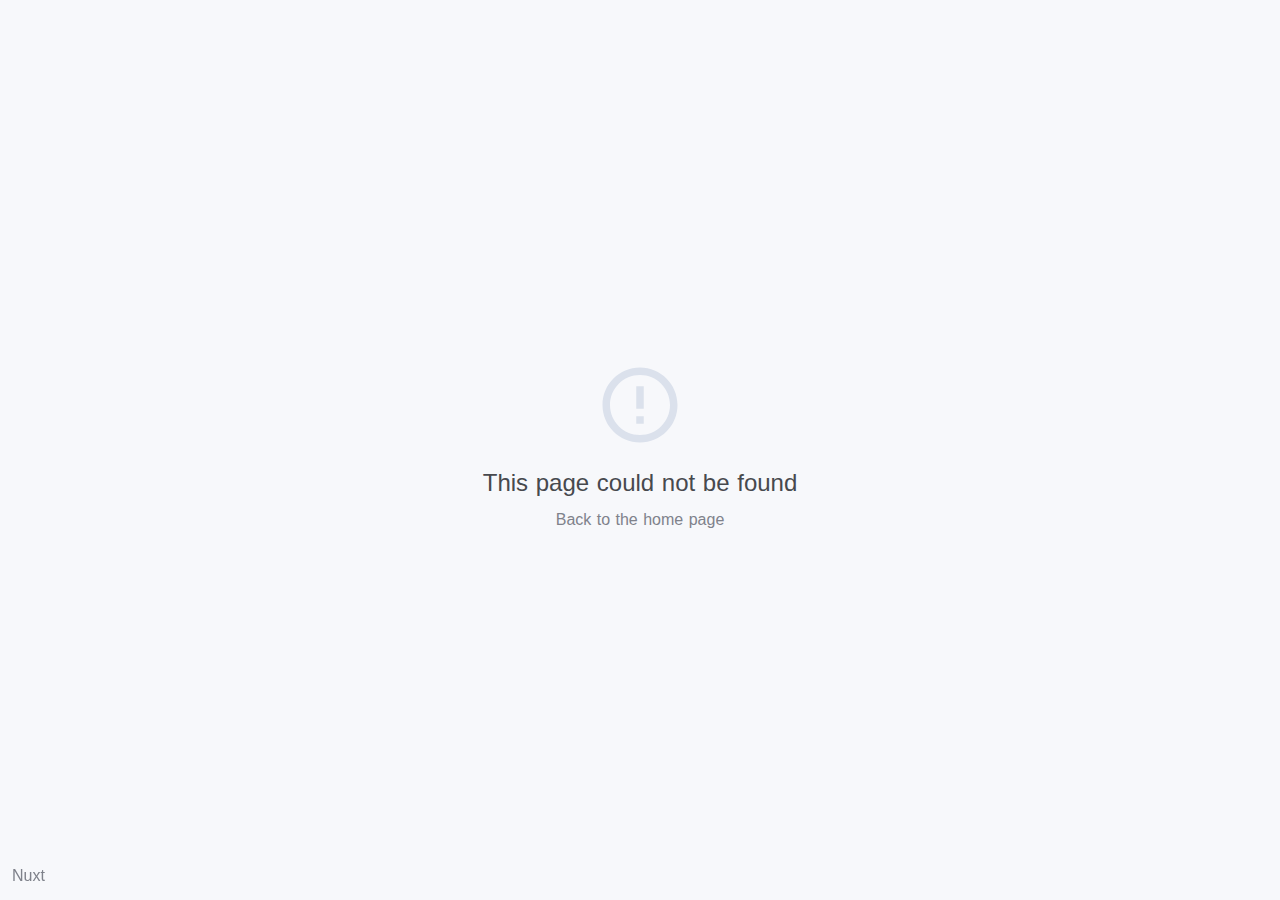
==== index.html @ beb1d37f "4346934" ====
<!doctype html>
<html lang="en" data-n-head="%7B%22lang%22:%7B%221%22:%22en%22%7D%7D">
  <head>
    <meta data-n-head="1" charset="utf-8"><meta data-n-head="1" name="viewport" content="width=device-width,initial-scale=1"><meta data-n-head="1" name="google-site-verification" content="_DxMShnRmndUpIrjfvm2cEt3GiSUSYkcssUK-uk7S6M"><meta data-n-head="1" data-hid="katrina_artworks" name="katrina_artworks" content="Visual artist and illustrator based in Singapore. Art for sale. Open for commissions. Katrina Artworks"><meta data-n-head="1" data-hid="charset" charset="utf-8"><meta data-n-head="1" data-hid="mobile-web-app-capable" name="mobile-web-app-capable" content="yes"><meta data-n-head="1" data-hid="apple-mobile-web-app-title" name="apple-mobile-web-app-title" content="katrina_artworks"><meta data-n-head="1" data-hid="description" name="description" content="Visual artist and illustrator based in Singapore. Art for sale. Open for commissions. Katrina Artworks"><meta data-n-head="1" data-hid="og:type" name="og:type" property="og:type" content="website"><meta data-n-head="1" data-hid="og:title" name="og:title" property="og:title" content="katrina_artworks"><meta data-n-head="1" data-hid="og:site_name" name="og:site_name" property="og:site_name" content="katrina_artworks"><meta data-n-head="1" data-hid="og:description" name="og:description" property="og:description" content="Visual artist and illustrator based in Singapore. Art for sale. Open for commissions. Katrina Artworks"><title>katrina_artworks</title><link data-n-head="1" rel="icon" type="image/x-icon" href="/favicon.ico"><link data-n-head="1" data-hid="shortcut-icon" rel="shortcut icon" href="/favicon.ico"><link data-n-head="1" rel="manifest" href="/_nuxt/manifest.49a7096e.json" data-hid="manifest"><link rel="preload" href="/_nuxt/b6f73ec.js" as="script"><link rel="preload" href="/_nuxt/fe20928.js" as="script"><link rel="preload" href="/_nuxt/5001d12.js" as="script"><link rel="preload" href="/_nuxt/49fd315.js" as="script">
  </head>
  <body>
    <div id="__nuxt"><style>#nuxt-loading{background:#fff;visibility:hidden;opacity:0;position:absolute;left:0;right:0;top:0;bottom:0;display:flex;justify-content:center;align-items:center;flex-direction:column;animation:nuxtLoadingIn 10s ease;-webkit-animation:nuxtLoadingIn 10s ease;animation-fill-mode:forwards;overflow:hidden}@keyframes nuxtLoadingIn{0%{visibility:hidden;opacity:0}20%{visibility:visible;opacity:0}100%{visibility:visible;opacity:1}}@-webkit-keyframes nuxtLoadingIn{0%{visibility:hidden;opacity:0}20%{visibility:visible;opacity:0}100%{visibility:visible;opacity:1}}#nuxt-loading>div,#nuxt-loading>div:after{border-radius:50%;width:5rem;height:5rem}#nuxt-loading>div{font-size:10px;position:relative;text-indent:-9999em;border:.5rem solid #f5f5f5;border-left:.5rem solid #000;-webkit-transform:translateZ(0);-ms-transform:translateZ(0);transform:translateZ(0);-webkit-animation:nuxtLoading 1.1s infinite linear;animation:nuxtLoading 1.1s infinite linear}#nuxt-loading.error>div{border-left:.5rem solid #ff4500;animation-duration:5s}@-webkit-keyframes nuxtLoading{0%{-webkit-transform:rotate(0);transform:rotate(0)}100%{-webkit-transform:rotate(360deg);transform:rotate(360deg)}}@keyframes nuxtLoading{0%{-webkit-transform:rotate(0);transform:rotate(0)}100%{-webkit-transform:rotate(360deg);transform:rotate(360deg)}}</style> <script>window.addEventListener("error",function(){var e=document.getElementById("nuxt-loading");e&&(e.className+=" error")})</script> <div id="nuxt-loading" aria-live="polite" role="status"><div>Loading...</div></div> </div><script>window.__NUXT__={config:{_app:{basePath:"/",assetsPath:"/_nuxt/",cdnURL:null},content:{dbHash:"53922119"}}}</script>
  <script src="/_nuxt/b6f73ec.js"></script><script src="/_nuxt/fe20928.js"></script><script src="/_nuxt/5001d12.js"></script><script src="/_nuxt/49fd315.js"></script></body>
</html>
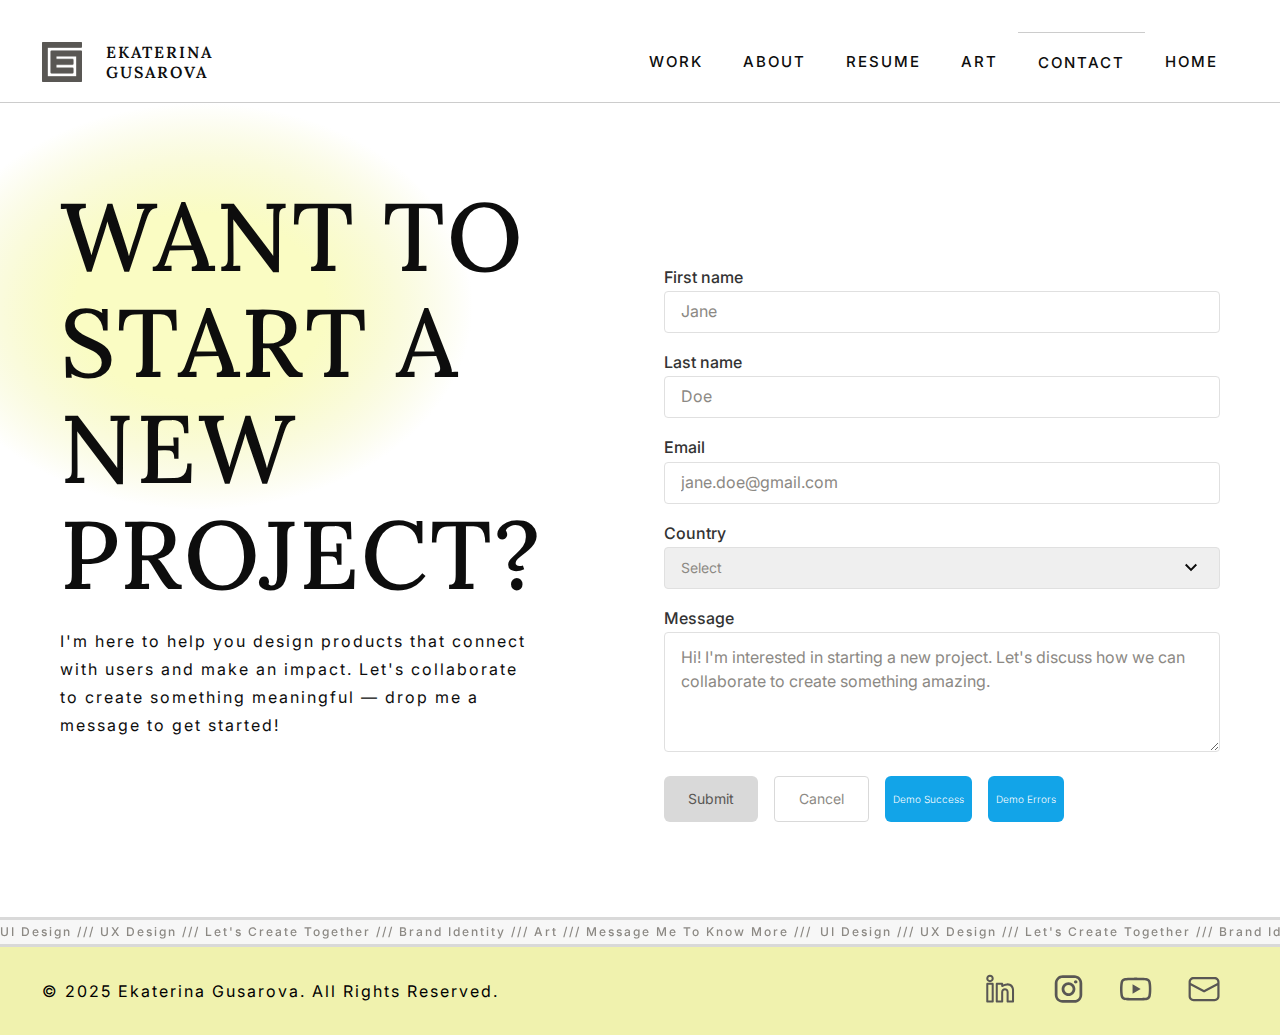
==== commit 87eea973: "add new website" ====
--- a/index.html
+++ b/index.html
@@ -1,9 +1,220 @@
-<!doctype html>
-<html lang="en" data-n-head="%7B%22lang%22:%7B%221%22:%22en%22%7D%7D">
-  <head>
-    <meta data-n-head="1" charset="utf-8"><meta data-n-head="1" name="viewport" content="width=device-width,initial-scale=1"><meta data-n-head="1" name="google-site-verification" content="_DxMShnRmndUpIrjfvm2cEt3GiSUSYkcssUK-uk7S6M"><meta data-n-head="1" data-hid="katrina_artworks" name="katrina_artworks" content="Visual artist and illustrator based in Singapore. Art for sale. Open for commissions. Katrina Artworks"><meta data-n-head="1" data-hid="charset" charset="utf-8"><meta data-n-head="1" data-hid="mobile-web-app-capable" name="mobile-web-app-capable" content="yes"><meta data-n-head="1" data-hid="apple-mobile-web-app-title" name="apple-mobile-web-app-title" content="katrina_artworks"><meta data-n-head="1" data-hid="description" name="description" content="Visual artist and illustrator based in Singapore. Art for sale. Open for commissions. Katrina Artworks"><meta data-n-head="1" data-hid="og:type" name="og:type" property="og:type" content="website"><meta data-n-head="1" data-hid="og:title" name="og:title" property="og:title" content="katrina_artworks"><meta data-n-head="1" data-hid="og:site_name" name="og:site_name" property="og:site_name" content="katrina_artworks"><meta data-n-head="1" data-hid="og:description" name="og:description" property="og:description" content="Visual artist and illustrator based in Singapore. Art for sale. Open for commissions. Katrina Artworks"><title>katrina_artworks</title><link data-n-head="1" rel="icon" type="image/x-icon" href="/favicon.ico"><link data-n-head="1" data-hid="shortcut-icon" rel="shortcut icon" href="/favicon.ico"><link data-n-head="1" rel="manifest" href="/_nuxt/manifest.49a7096e.json" data-hid="manifest"><link rel="preload" href="/_nuxt/b6f73ec.js" as="script"><link rel="preload" href="/_nuxt/fe20928.js" as="script"><link rel="preload" href="/_nuxt/5001d12.js" as="script"><link rel="preload" href="/_nuxt/49fd315.js" as="script">
-  </head>
-  <body>
-    <div id="__nuxt"><style>#nuxt-loading{background:#fff;visibility:hidden;opacity:0;position:absolute;left:0;right:0;top:0;bottom:0;display:flex;justify-content:center;align-items:center;flex-direction:column;animation:nuxtLoadingIn 10s ease;-webkit-animation:nuxtLoadingIn 10s ease;animation-fill-mode:forwards;overflow:hidden}@keyframes nuxtLoadingIn{0%{visibility:hidden;opacity:0}20%{visibility:visible;opacity:0}100%{visibility:visible;opacity:1}}@-webkit-keyframes nuxtLoadingIn{0%{visibility:hidden;opacity:0}20%{visibility:visible;opacity:0}100%{visibility:visible;opacity:1}}#nuxt-loading>div,#nuxt-loading>div:after{border-radius:50%;width:5rem;height:5rem}#nuxt-loading>div{font-size:10px;position:relative;text-indent:-9999em;border:.5rem solid #f5f5f5;border-left:.5rem solid #000;-webkit-transform:translateZ(0);-ms-transform:translateZ(0);transform:translateZ(0);-webkit-animation:nuxtLoading 1.1s infinite linear;animation:nuxtLoading 1.1s infinite linear}#nuxt-loading.error>div{border-left:.5rem solid #ff4500;animation-duration:5s}@-webkit-keyframes nuxtLoading{0%{-webkit-transform:rotate(0);transform:rotate(0)}100%{-webkit-transform:rotate(360deg);transform:rotate(360deg)}}@keyframes nuxtLoading{0%{-webkit-transform:rotate(0);transform:rotate(0)}100%{-webkit-transform:rotate(360deg);transform:rotate(360deg)}}</style> <script>window.addEventListener("error",function(){var e=document.getElementById("nuxt-loading");e&&(e.className+=" error")})</script> <div id="nuxt-loading" aria-live="polite" role="status"><div>Loading...</div></div> </div><script>window.__NUXT__={config:{_app:{basePath:"/",assetsPath:"/_nuxt/",cdnURL:null},content:{dbHash:"53922119"}}}</script>
-  <script src="/_nuxt/b6f73ec.js"></script><script src="/_nuxt/fe20928.js"></script><script src="/_nuxt/5001d12.js"></script><script src="/_nuxt/49fd315.js"></script></body>
-</html>
+<!DOCTYPE html>
+<html lang="en">
+
+<head>
+    <meta charset="UTF-8" />
+    <meta name="viewport" content="width=device-width, initial-scale=1.0" />
+
+    <title>Ekaterina Gusarova</title>
+
+    <!-- External CSS -->
+    <link rel="stylesheet" href="css/style.css">
+    <link rel="stylesheet" href="css/animate.css">
+
+    <!-- Google Fonts -->
+    <link href="https://fonts.googleapis.com/css2?family=Lora&family=Inter&display=swap" rel="stylesheet">
+
+    <!-- Favicon setup -->
+    <link rel="icon" type="image/png" href="my-favicon/favicon-96x96.png" sizes="96x96" />
+    <link rel="icon" type="image/svg+xml" href="my-favicon/favicon.svg" />
+    <link rel="shortcut icon" href="my-favicon/favicon.ico" />
+    <link rel="apple-touch-icon" sizes="180x180" href="my-favicon/apple-touch-icon.png" />
+    <link rel="manifest" href="my-favicon/site.webmanifest" />
+</head>
+
+<body>
+    <!-- HEADER -->
+    <header>
+        <section class="header-content">
+            <!-- Branding -->
+            <div class="branding">
+                <img src="assets/images/logo.svg" alt="Logo" class="logo" />
+                <div class="site-name">
+                    EKATERINA<br>
+                    GUSAROVA
+                </div>
+            </div>
+
+            <!-- Desktop Navigation -->
+            <nav class="desktop-nav">
+                <ul>
+                    <li><a href="#work">Work</a></li>
+                    <li><a href="#about">About</a></li>
+                    <li><a href="#resume">Resume</a></li>
+                    <li><a href="#art">Art</a></li>
+                    <li><a href="#contact" class="active">Contact</a></li>
+                    <li><a href="#home">Home</a></li>
+                </ul>
+            </nav>
+
+            <!-- Mobile Navigation (Hamburger Icon) -->
+            <button class="menu-icon" id="btnOpenMenu" aria-label="Toggle navigation">
+                <img src="assets/images/hamburger.svg" alt="Open Menu" id="hamburgerIcon" />
+                <img src="assets/images/close.svg" alt="Close Menu" id="closeIcon" style="display: none;" />
+            </button>
+        </section>
+
+        <!-- Mobile Navigation (Menu Overlay) -->
+        <div class="mobile-menu-overlay" id="mobileMenu">
+            <nav class="mobile-nav">
+                <ul>
+                    <li><a href="#work">Work</a></li>
+                    <li><a href="#about">About</a></li>
+                    <li><a href="#resume">Resume</a></li>
+                    <li><a href="#art">Art</a></li>
+                    <li><a href="#contact" class="active">Contact</a></li>
+                    <li><a href="#home">Home</a></li>
+                </ul>
+            </nav>
+        </div>
+    </header>
+
+    <!-- MAIN CONTENT -->
+    <main id="content-container">
+        <!-- CONTACT PAGE (Welcoming Info and Contact Form) -->
+        <div class="contact-content">
+            <!-- Gradient Background -->
+            <div class="background-image"></div>
+
+            <!-- INFO BLOCK -->
+            <div class="project-info">
+                <h1 class="contact-title">Want to<br>Start a<br>New Project?</h1>
+                <p class="contact-subtitle">
+                    I'm here to help you design products that connect with users and make an impact.
+                    Let's collaborate to create something meaningful — drop me a message to get started!
+                </p>
+            </div>
+
+            <!-- CONTACT FORM -->
+            <form class="project-form" action="/" method="post">
+                <fieldset>
+                    <label for="first-name">First name</label>
+                    <input type="text" id="first-name" name="first-name" placeholder="Jane" required>
+                    <div class="error-message">
+                        <img src="assets/images/field_error.svg" alt="Error">
+                        <p>Name must be at least 2 characters</p>
+                    </div>
+                </fieldset>
+
+                <fieldset>
+                    <label for="last-name">Last name</label>
+                    <input type="text" id="last-name" name="last-name" placeholder="Doe" required>
+                    <div class="error-message">
+                        <img src="assets/images/field_error.svg" alt="Error">
+                        <p>Surname must be at least 2 characters</p>
+                    </div>
+                </fieldset>
+
+                <fieldset>
+                    <label for="email">Email</label>
+                    <input type="email" id="email" name="email" placeholder="jane.doe@gmail.com" required>
+                    <div class="error-message">
+                        <img src="assets/images/field_error.svg" alt="Error">
+                        <p>Invalid email</p>
+                    </div>
+                </fieldset>
+
+                <fieldset>
+                    <label for="country">Country</label>
+                    <select id="country" name="country" required>
+                        <option value="">Select</option>
+                        <option value="can">Canada</option>
+                        <option value="usa">United States</option>
+                    </select>
+                    <div class="error-message">
+                        <img src="assets/images/field_error.svg" alt="Error">
+                        <p>Select country to proceed</p>
+                    </div>
+                </fieldset>
+
+                <fieldset>
+                    <label for="message">Message</label>
+                    <textarea id="message" name="message" rows="5"
+                        placeholder="Hi! I'm interested in starting a new project. Let's discuss how we can collaborate to create something amazing."
+                        required></textarea>
+                    <div class="error-message">
+                        <img src="assets/images/field_error.svg" alt="Error">
+                        <p>Message must be at least 10 characters</p>
+                    </div>
+                </fieldset>
+
+                <div class="form-buttons">
+                    <button type="submit" class="submit-btn">Submit</button>
+                    <button type="button" class="cancel-btn">Cancel</button>
+
+                    <!-- Temporary buttons to demonstrate fields validation -->
+                    <!-- TODO: Delete demo buttons after introducing proper validation logic -->
+                    <button type="button" class="demo-btn" id="showSuccessPopup">Demo Success</button>
+                    <button type="button" class="demo-btn" id="showErrorsBtn">Demo Errors</button>
+                </div>
+            </form>
+        </div>
+
+        <!-- SUCCESS POPUP -->
+        <div class="success-overlay" id="successPopup">
+            <div class="success-popup">
+                <img src="assets/images/form_sent.svg" alt="Success" class="success-icon">
+                <h2>Message received</h2>
+                <p class="success-message">Let's Bring Your Ideas to Life!</p>
+                <p class="success-details">
+                    I'm excited to hear from you! I'll review your message and get in touch soon to discuss your project
+                    and the next steps.
+                </p>
+                <button class="success-close" id="closeSuccess">Done</button>
+            </div>
+        </div>
+    </main>
+
+    <!-- FOOTER -->
+    <footer>
+        <!-- FOOTER MIDDLE (Scrolling Text) -->
+        <section class="footer-middle">
+            <div class="scrolling-text">
+                <span>UI Design /// UX Design /// Let's Create Together /// Brand Identity /// Art /// Message Me To
+                    Know More ///</span>
+                <span>UI Design /// UX Design /// Let's Create Together /// Brand Identity /// Art /// Message Me To
+                    Know More ///</span>
+                <span>UI Design /// UX Design /// Let's Create Together /// Brand Identity /// Art /// Message Me To
+                    Know More ///</span>
+                <span>UI Design /// UX Design /// Let's Create Together /// Brand Identity /// Art /// Message Me To
+                    Know More ///</span>
+                <span>UI Design /// UX Design /// Let's Create Together /// Brand Identity /// Art /// Message Me To
+                    Know More ///</span>
+                <span>UI Design /// UX Design /// Let's Create Together /// Brand Identity /// Art /// Message Me To
+                    Know More ///</span>
+                <span>UI Design /// UX Design /// Let's Create Together /// Brand Identity /// Art /// Message Me To
+                    Know More ///</span>
+                <span>UI Design /// UX Design /// Let's Create Together /// Brand Identity /// Art /// Message Me To
+                    Know More ///</span>
+            </div>
+        </section>
+
+        <!-- FOOTER BOTTOM (Social Networks) -->
+        <section class="footer-bottom">
+            <div class="footer-info">
+                <p>© 2025 Ekaterina Gusarova. All Rights Reserved.</p>
+            </div>
+            <div class="footer-social">
+                <a href="https://www.linkedin.com/in/katrina-gusarova/" target="_blank">
+                    <img src="assets/images/linkedin.svg" alt="LinkedIn" />
+                </a>
+                <a href="https://www.instagram.com/katrina_artworks/" target="_blank">
+                    <img src="assets/images/instagram.svg" alt="Instagram" />
+                </a>
+                <a href="https://www.youtube.com/@katrina_artworks" target="_blank">
+                    <img src="assets/images/youtube.svg" alt="YouTube" />
+                </a>
+                <a href="mailto:hello.katrina.artworks@gmail.com">
+                    <img src="assets/images/email.svg" alt="Email" />
+                </a>
+            </div>
+        </section>
+    </footer>
+
+    <!-- External JS -->
+    <script src="js/menu.js"></script>
+    <script src="js/popup.js"></script>
+    <script src="js/validation.js"></script>
+</body>
+
+</html>--- a/css/style.css
+++ b/css/style.css
@@ -0,0 +1,639 @@
+/* RESET & BASE */
+* {
+    margin: 0;
+    padding: 0;
+    box-sizing: border-box;
+}
+
+/* Centralize repeating colors and fonts to make the CSS easier to manage and update */
+:root {
+    /* Color variables */
+    --primary-color: #0d0d0d;
+    --secondary-color: #f7f7f7;
+    --accent-color: #d9d9d9;
+    --highlight-color: #f0f2ae;
+    --error-color: #ea2a2a;
+    --text-muted: #8c8984;
+    --text-secondary: #595754;
+
+    /* Font Family variables */
+    --font-primary: 'Inter', sans-serif;
+    --font-secondary: 'Lora', serif;
+
+    /* Font Weight variables */
+    --font-weight-light: 300;
+    --font-weight-regular: 400;
+    --font-weight-medium: 500;
+    --font-weight-semibold: 600;
+    --font-weight-bold: 700;
+}
+
+/* Make the page fill height, and place footer at bottom */
+html,
+body {
+    height: 100%;
+    min-width: 430px;
+    font-family: Arial, sans-serif;
+    line-height: 1.2;
+    display: flex;
+    flex-direction: column;
+    justify-content: flex-start;
+}
+
+a {
+    text-decoration: none;
+    color: inherit;
+    text-transform: uppercase;
+}
+
+ul {
+    list-style: none;
+}
+
+/* Main grows to fill space, pushing footer to bottom if content is short */
+main {
+    flex: 1 0 auto;
+}
+
+/* HEADER (sticky) */
+header {
+    position: sticky;
+    top: 0;
+    z-index: 999;
+    background-color: #fff;
+    border-bottom: 1px solid #ccc;
+}
+
+/* Header Content */
+.header-content {
+    height: 102px;
+    display: flex;
+    align-items: center;
+    justify-content: space-between;
+    padding: 42px 42px 20px 42px;
+}
+
+/* Branding */
+.branding {
+    display: flex;
+    align-items: center;
+    gap: 24px;
+}
+
+.logo {
+    width: 40px;
+    height: 40px;
+    object-fit: cover;
+}
+
+.site-name {
+    display: flex;
+    flex-direction: column;
+    justify-content: center;
+    height: 40px;
+    font-family: var(--font-secondary);
+    color: var(--primary-color);
+    font-weight: var(--font-weight-semibold);
+    font-size: 16px;
+    line-height: 20px;
+    letter-spacing: 2px;
+    text-align: left;
+}
+
+/* Desktop Navigation */
+.desktop-nav ul {
+    display: flex;
+}
+
+.desktop-nav li a {
+    height: 60px;
+    padding: 0 20px;
+    font-family: var(--font-primary);
+    color: var(--primary-color);
+    font-weight: var(--font-weight-medium);
+    font-size: 15px;
+    line-height: 20px;
+    letter-spacing: 2px;
+    display: flex;
+    align-items: center;
+}
+
+.desktop-nav a.active {
+    border-top: 1px solid #ccc;
+}
+
+/* Menu Icon (Mobile) */
+.menu-icon {
+    display: none;
+    background: none;
+    border: none;
+    cursor: pointer;
+    width: auto;
+    text-align: right;
+}
+
+.menu-icon img {
+    width: 23px;
+    height: 23px;
+}
+
+/* Responsive (Tablet & below) */
+@media (max-width: 890px) {
+
+    /* Hide desktop nav */
+    .desktop-nav {
+        display: none;
+    }
+
+    /* Show hamburger */
+    .menu-icon {
+        display: block;
+    }
+
+    .header-content {
+        height: 56px;
+        padding: 15px 20px 9px 20px;
+    }
+
+    .logo {
+        width: 32px;
+        height: 32px;
+    }
+
+    .branding {
+        gap: 10px;
+    }
+
+    .site-name {
+        height: 32px;
+        font-size: 0.85rem;
+    }
+}
+
+/* MOBILE MENU OVERLAY */
+.mobile-menu-overlay {
+    position: fixed;
+    /* Move the overlay down to show it below the navbar */
+    top: 57px;
+    left: 0;
+    width: 100%;
+    height: calc(100% - 57px);
+    background-color: #fff;
+    opacity: 0;
+    visibility: hidden;
+    transition: opacity 0.3s ease, visibility 0.3s ease;
+    z-index: 9999;
+    display: flex;
+    flex-direction: column;
+    justify-content: center;
+    align-items: center;
+    padding: 2rem;
+}
+
+.mobile-menu-overlay.open {
+    opacity: 1;
+    visibility: visible;
+}
+
+/* Mobile Nav */
+.mobile-nav ul {
+    display: flex;
+    flex-direction: column;
+    gap: 2rem;
+}
+
+.mobile-nav li a {
+    border-bottom: 1px solid #ccc;
+    padding: 0.5rem 0;
+    font-family: var(--font-primary);
+    color: var(--primary-color);
+    font-weight: var(--font-weight-medium);
+    font-size: 18px;
+    line-height: 20px;
+    letter-spacing: 2px;
+}
+
+/* FOOTER */
+/* Footer Middle (Scrolling Text) */
+.footer-middle {
+    height: 30px;
+    width: 100%;
+    overflow: hidden;
+    border-top: 3px solid var(--accent-color);
+    border-bottom: 3px solid var(--accent-color);
+    background-color: var(--secondary-color);
+    display: flex;
+    align-items: center;
+}
+
+.scrolling-text {
+    white-space: nowrap;
+    font-family: var(--font-primary);
+    color: var(--text-muted);
+    font-weight: var(--font-weight-medium);
+    font-size: 12px;
+    line-height: 10px;
+    letter-spacing: 2px;
+    display: flex;
+    align-items: center;
+    animation: scrollText 20s linear infinite;
+    will-change: transform;
+    gap: 8px;
+}
+
+/* Footer Bottom */
+.footer-bottom {
+    height: 88px;
+    background-color: var(--highlight-color);
+    padding: 0 42px;
+    display: flex;
+    align-items: center;
+    justify-content: space-between;
+}
+
+.footer-info p {
+    font-family: var(--font-primary);
+    font-weight: var(--font-weight-regular);
+    font-size: 16px;
+    line-height: 28px;
+    letter-spacing: 2px;
+    margin: 0;
+}
+
+.footer-social {
+    height: 68px;
+    display: flex;
+    align-items: center;
+}
+
+.footer-social a img {
+    width: 68px;
+    height: 68px;
+    object-fit: cover;
+}
+
+/* Responsive Footer */
+@media (max-width: 890px) {
+    .footer-bottom {
+        height: 91px;
+        flex-direction: column;
+        align-items: flex-start;
+        justify-content: center;
+        gap: 10px;
+        padding: 0 20px;
+    }
+
+    .footer-info p {
+        font-size: 12px;
+    }
+
+    .footer-social {
+        gap: 24px;
+        height: 30px;
+    }
+
+    .footer-social a img {
+        width: 30px;
+        height: 30px;
+    }
+}
+
+/* MAIN CONTENT - CONTACT PAGE */
+.contact-content {
+    padding: 80px 20px;
+    max-width: 1200px;
+    margin: 0 auto;
+    display: flex;
+    flex-direction: row;
+    gap: 122px;
+    position: relative;
+}
+
+.background-image {
+    position: absolute;
+    top: 0;
+    left: -200px;
+    width: 60%;
+    height: 50%;
+    background: url("../assets/images/ellipse.svg") no-repeat center center;
+    background-size: contain;
+    z-index: -1;
+}
+
+.project-info {
+    /* Left column takes 30% of the width */
+    flex: 0 0 30%;
+}
+
+.project-form {
+    /* Right column takes the remaining width */
+    flex: 1;
+    padding: 85px 0 15px;
+    display: flex;
+    flex-direction: column;
+    gap: 20px;
+}
+
+.contact-title {
+    color: var(--primary-color);
+    font-family: var(--font-secondary);
+    font-weight: var(--font-weight-medium);
+    font-size: 96px;
+    line-height: 106px;
+    letter-spacing: 2px;
+    text-align: left;
+    text-transform: uppercase;
+    margin-bottom: 20px;
+}
+
+.contact-subtitle {
+    color: var(--primary-color);
+    font-family: var(--font-primary);
+    font-weight: var(--font-weight-regular);
+    font-size: 16px;
+    line-height: 28px;
+    letter-spacing: 2px;
+    text-align: left;
+}
+
+fieldset {
+    border: none;
+}
+
+fieldset label {
+    display: block;
+    font-family: var(--font-primary);
+    font-weight: var(--font-weight-medium);
+    margin-bottom: 4px;
+    color: #333;
+}
+
+fieldset input,
+fieldset select,
+fieldset textarea {
+    width: 100%;
+    padding: 12px 16px;
+    border: 1px solid #e0e0e0;
+    border-radius: 4px;
+    transition: border-color 0.3s ease;
+    color: var(--primary-color);
+    font-family: var(--font-primary);
+    font-weight: var(--font-weight-regular);
+    font-size: 14px;
+    line-height: 16px;
+    letter-spacing: 0;
+    text-align: left;
+}
+
+::placeholder {
+    color: var(--text-muted);
+    font-family: var(--font-primary);
+    font-weight: var(--font-weight-regular);
+    font-size: 16px;
+    line-height: 150%;
+    letter-spacing: 0;
+    text-align: left;
+}
+
+fieldset select {
+    appearance: none;
+    background-image: url("../assets/images/chevron.svg");
+    background-repeat: no-repeat;
+    background-position: right 1rem center;
+    background-size: 24px;
+}
+
+fieldset select:invalid {
+    color: var(--text-muted);
+}
+
+fieldset select option {
+    color: var(--primary-color);
+}
+
+fieldset textarea {
+    resize: vertical;
+    min-height: 120px;
+}
+
+.form-buttons {
+    display: flex;
+    gap: 16px;
+}
+
+.submit-btn {
+    background-color: var(--accent-color);
+    color: var(--text-secondary);
+    padding: 15px 24px;
+    border: none;
+    border-radius: 6px;
+    cursor: pointer;
+    font-family: var(--font-primary);
+    font-weight: var(--font-weight-regular);
+    font-size: 14px;
+    line-height: 100%;
+    letter-spacing: 0;
+    text-align: center;
+    transition: background 0.3s ease;
+}
+
+.cancel-btn {
+    background-color: transparent;
+    color: var(--text-muted);
+    padding: 15px 24px;
+    border: 1px solid var(--accent-color);
+    border-radius: 4px;
+    cursor: pointer;
+    font-family: var(--font-primary);
+    font-weight: var(--font-weight-regular);
+    font-size: 14px;
+    line-height: 100%;
+    letter-spacing: 0;
+    text-align: center;
+    transition: all 0.3s ease;
+}
+
+.demo-btn {
+    background-color: #12a4e8;
+    color: white;
+    padding: 8px;
+    border: none;
+    border-radius: 6px;
+    cursor: pointer;
+    font-family: var(--font-primary);
+    font-weight: var(--font-weight-light);
+    font-size: 10px;
+    line-height: 100%;
+    letter-spacing: 0;
+    text-align: center;
+    transition: background 0.3s ease;
+}
+
+.submit-btn:hover {
+    background-color: var(--primary-color);
+    color: #fff;
+}
+
+.cancel-btn:hover {
+    border-color: var(--primary-color);
+    color: var(--primary-color);
+}
+
+.demo-btn:hover {
+    background-color: #15e0f7;
+}
+
+/* Responsive Contact Section */
+@media (max-width: 890px) {
+    .contact-content {
+        flex-direction: column;
+        padding: 40px 20px;
+        gap: 30px;
+    }
+
+    .contact-title {
+        font-size: 48px;
+        line-height: 48px;
+        letter-spacing: 1px;
+        margin-bottom: 14px;
+    }
+
+    .contact-subtitle {
+        font-size: 14px;
+        line-height: 150%;
+        letter-spacing: 1px;
+    }
+
+    .project-form {
+        padding: 0;
+    }
+
+    .background-image {
+        top: -120px;
+        left: 0;
+    }
+}
+
+/* SUCCESS OVERLAY */
+.success-overlay {
+    position: fixed;
+    top: 0;
+    left: 0;
+    width: 100%;
+    height: 100%;
+    background-color: #000000cc;
+    display: none;
+    align-items: center;
+    justify-content: center;
+    z-index: 99999;
+    padding: 20px;
+}
+
+.success-overlay.active {
+    display: flex;
+}
+
+.success-popup {
+    background-color: #efefef;
+    padding: 34px 24px;
+    border-radius: 12px;
+    max-width: 500px;
+    text-align: center;
+    animation: fadeInPopup 0.3s ease-out;
+}
+
+.success-popup h2 {
+    color: var(--primary-color);
+    font-family: var(--font-secondary);
+    font-weight: var(--font-weight-medium);
+    font-size: 32px;
+    line-height: 48px;
+    letter-spacing: 1px;
+    text-align: center;
+    text-transform: uppercase;
+    margin-bottom: 14px;
+}
+
+.success-message {
+    margin-bottom: 20px;
+    color: var(--primary-color);
+    font-family: var(--font-primary);
+    font-weight: var(--font-weight-semibold);
+    font-size: 14px;
+    line-height: 150%;
+    letter-spacing: 1px;
+    text-align: center;
+}
+
+.success-details {
+    margin-bottom: 30px;
+    color: var(--primary-color);
+    font-family: var(--font-primary);
+    font-weight: var(--font-weight-light);
+    font-size: 14px;
+    line-height: 150%;
+    letter-spacing: 1px;
+    text-align: center;
+}
+
+.success-close {
+    background-color: var(--highlight-color);
+    color: var(--text-secondary);
+    padding: 15px 53px;
+    border: none;
+    border-radius: 6px;
+    cursor: pointer;
+    font-family: var(--font-primary);
+    font-weight: var(--font-weight-regular);
+    font-size: 14px;
+    line-height: 100%;
+    letter-spacing: 0;
+    text-align: center;
+    transition: background 0.3s ease;
+}
+
+.success-close:hover {
+    background-color: var(--accent-color);
+    color: var(--text-secondary);
+}
+
+.success-icon {
+    width: 180px;
+    height: 131px;
+    margin-bottom: 38px;
+    animation: fadeInPopup 0.5s ease-out;
+}
+
+/* FORM VALIDATION ERRORS */
+.error-message {
+    display: none;
+    align-items: center;
+    gap: 4px;
+    margin-top: 4px;
+    color: var(--error-color);
+}
+
+.error-message img {
+    width: 16px;
+    height: 16px;
+}
+
+.error-message p {
+    margin: 0;
+    font-family: var(--font-primary);
+    font-weight: var(--font-weight-medium);
+    font-size: 12px;
+    line-height: 125%;
+    letter-spacing: 0px;
+    text-align: left;
+}
+
+fieldset.error .error-message {
+    display: flex;
+}
+
+fieldset.error input,
+fieldset.error select,
+fieldset.error textarea {
+    border-color: var(--error-color);
+}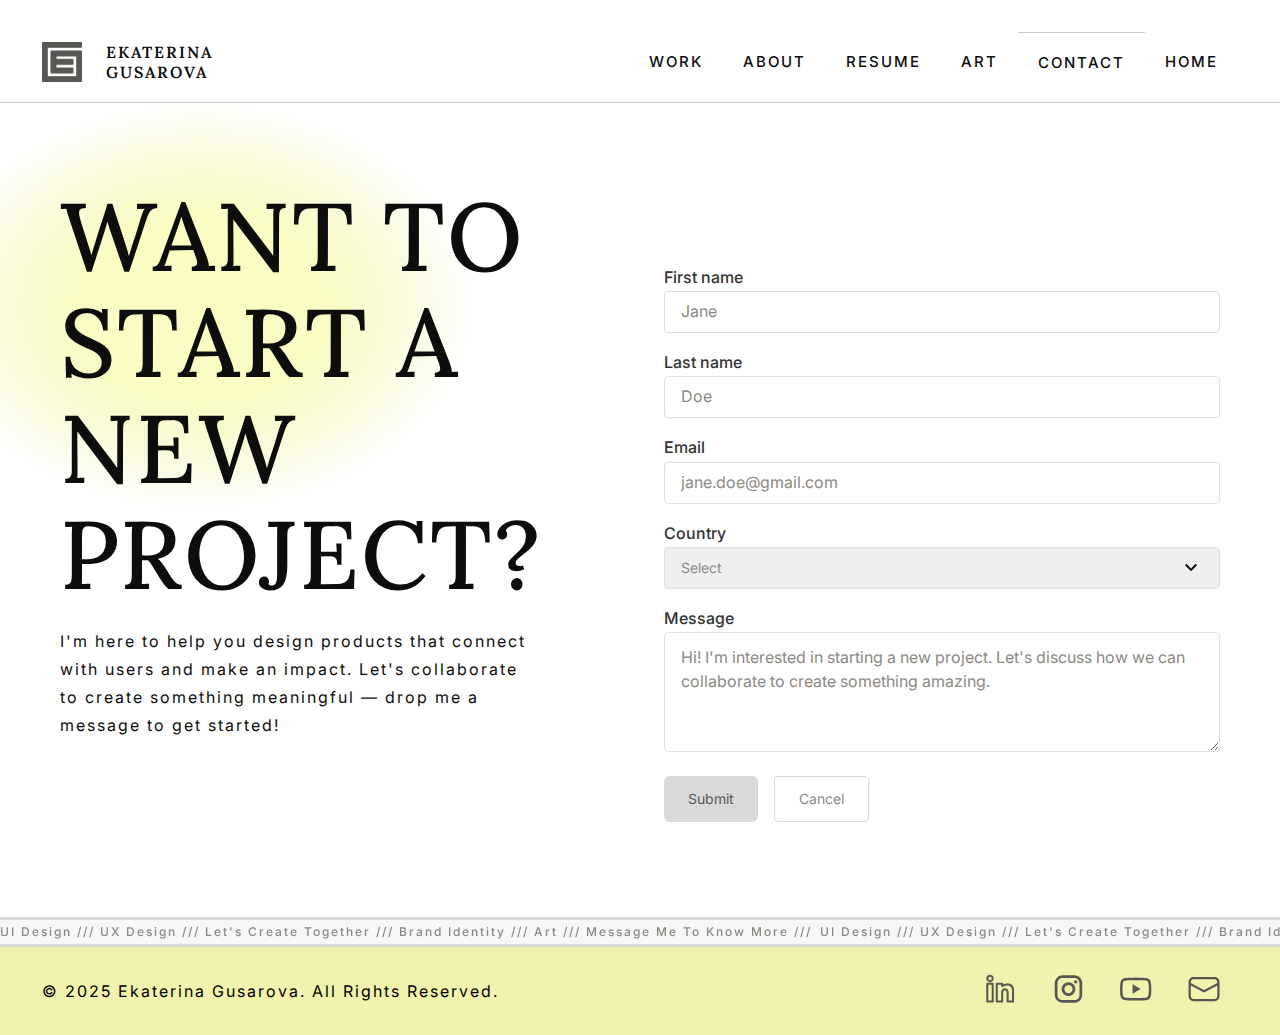
==== commit 0d833b83: "release a new version" ====
--- a/index.html
+++ b/index.html
@@ -8,13 +8,11 @@
     <title>Ekaterina Gusarova</title>
 
     <!-- External CSS -->
+    <link rel="stylesheet" href="css/fonts.css">
     <link rel="stylesheet" href="css/style.css">
     <link rel="stylesheet" href="css/animate.css">
 
-    <!-- Google Fonts -->
-    <link href="https://fonts.googleapis.com/css2?family=Lora&family=Inter&display=swap" rel="stylesheet">
-
-    <!-- Favicon setup -->
+    <!-- Favicon Setup -->
     <link rel="icon" type="image/png" href="my-favicon/favicon-96x96.png" sizes="96x96" />
     <link rel="icon" type="image/svg+xml" href="my-favicon/favicon.svg" />
     <link rel="shortcut icon" href="my-favicon/favicon.ico" />
@@ -86,7 +84,8 @@
             </div>
 
             <!-- CONTACT FORM -->
-            <form class="project-form" action="/" method="post">
+            <form class="project-form" action="/" method="post" novalidate>
+                <!-- Using 'novalidate' to disable browser validation -->
                 <fieldset>
                     <label for="first-name">First name</label>
                     <input type="text" id="first-name" name="first-name" placeholder="Jane" required>
@@ -141,11 +140,6 @@
                 <div class="form-buttons">
                     <button type="submit" class="submit-btn">Submit</button>
                     <button type="button" class="cancel-btn">Cancel</button>
-
-                    <!-- Temporary buttons to demonstrate fields validation -->
-                    <!-- TODO: Delete demo buttons after introducing proper validation logic -->
-                    <button type="button" class="demo-btn" id="showSuccessPopup">Demo Success</button>
-                    <button type="button" class="demo-btn" id="showErrorsBtn">Demo Errors</button>
                 </div>
             </form>
         </div>
@@ -160,7 +154,7 @@
                     I'm excited to hear from you! I'll review your message and get in touch soon to discuss your project
                     and the next steps.
                 </p>
-                <button class="success-close" id="closeSuccess">Done</button>
+                <button class="success-close" id="closeSuccessPopup">Done</button>
             </div>
         </div>
     </main>
@@ -211,9 +205,13 @@
         </section>
     </footer>
 
+    <!-- Audio Elements -->
+    <audio id="successSound" preload="auto">
+        <source src="assets/sounds/success.mp3" type="audio/mpeg">
+    </audio>
+
     <!-- External JS -->
     <script src="js/menu.js"></script>
-    <script src="js/popup.js"></script>
     <script src="js/validation.js"></script>
 </body>
 
--- a/css/fonts.css
+++ b/css/fonts.css
@@ -0,0 +1 @@
+@import url('https://fonts.googleapis.com/css2?family=Lora:wght@300;400;500;600;700&family=Inter:wght@300;400;500;600;700&display=swap');--- a/css/style.css
+++ b/css/style.css
@@ -1,4 +1,6 @@
-/* RESET & BASE */
+/* 
+ * RESET & BASE
+ */
 * {
     margin: 0;
     padding: 0;
@@ -28,11 +30,10 @@
     --font-weight-bold: 700;
 }
 
-/* Make the page fill height, and place footer at bottom */
 html,
 body {
+    /* Make the page fill height, and place footer at bottom */
     height: 100%;
-    min-width: 430px;
     font-family: Arial, sans-serif;
     line-height: 1.2;
     display: flex;
@@ -50,12 +51,14 @@
     list-style: none;
 }
 
-/* Main grows to fill space, pushing footer to bottom if content is short */
 main {
+    /* Main grows to fill space, pushing footer to bottom if content is short */
     flex: 1 0 auto;
 }
 
-/* HEADER (sticky) */
+/* 
+ * HEADER (sticky)
+ */
 header {
     position: sticky;
     top: 0;
@@ -64,7 +67,6 @@
     border-bottom: 1px solid #ccc;
 }
 
-/* Header Content */
 .header-content {
     height: 102px;
     display: flex;
@@ -73,7 +75,9 @@
     padding: 42px 42px 20px 42px;
 }
 
-/* Branding */
+/* 
+ * BRANDING
+ */
 .branding {
     display: flex;
     align-items: center;
@@ -100,7 +104,9 @@
     text-align: left;
 }
 
-/* Desktop Navigation */
+/* 
+ * DESKTOP NAVIGATION
+ */
 .desktop-nav ul {
     display: flex;
 }
@@ -122,7 +128,9 @@
     border-top: 1px solid #ccc;
 }
 
-/* Menu Icon (Mobile) */
+/* 
+ * MENU ICON (MOBILE)
+ */
 .menu-icon {
     display: none;
     background: none;
@@ -137,7 +145,9 @@
     height: 23px;
 }
 
-/* Responsive (Tablet & below) */
+/* 
+ * RESPONSIVE DESKTOP NAVIGATION
+ */
 @media (max-width: 890px) {
 
     /* Hide desktop nav */
@@ -195,7 +205,9 @@
     visibility: visible;
 }
 
-/* Mobile Nav */
+/* 
+ * MOBILE NAVIGATION
+ */
 .mobile-nav ul {
     display: flex;
     flex-direction: column;
@@ -213,8 +225,9 @@
     letter-spacing: 2px;
 }
 
-/* FOOTER */
-/* Footer Middle (Scrolling Text) */
+/* 
+ * FOOTER MIDDLE (SCROLLING TEXT)
+ */
 .footer-middle {
     height: 30px;
     width: 100%;
@@ -241,7 +254,9 @@
     gap: 8px;
 }
 
-/* Footer Bottom */
+/* 
+ * FOOTER BOTTOM
+ */
 .footer-bottom {
     height: 88px;
     background-color: var(--highlight-color);
@@ -272,7 +287,9 @@
     object-fit: cover;
 }
 
-/* Responsive Footer */
+/* 
+ * RESPONSIVE FOOTER
+ */
 @media (max-width: 890px) {
     .footer-bottom {
         height: 91px;
@@ -285,6 +302,7 @@
 
     .footer-info p {
         font-size: 12px;
+        letter-spacing: 0;
     }
 
     .footer-social {
@@ -298,7 +316,9 @@
     }
 }
 
-/* MAIN CONTENT - CONTACT PAGE */
+/* 
+ * MAIN CONTENT - CONTACT PAGE
+ */
 .contact-content {
     padding: 80px 20px;
     max-width: 1200px;
@@ -383,6 +403,8 @@
     line-height: 16px;
     letter-spacing: 0;
     text-align: left;
+    /* Remove default browser outline */
+    outline: none;
 }
 
 ::placeholder {
@@ -453,22 +475,6 @@
     transition: all 0.3s ease;
 }
 
-.demo-btn {
-    background-color: #12a4e8;
-    color: white;
-    padding: 8px;
-    border: none;
-    border-radius: 6px;
-    cursor: pointer;
-    font-family: var(--font-primary);
-    font-weight: var(--font-weight-light);
-    font-size: 10px;
-    line-height: 100%;
-    letter-spacing: 0;
-    text-align: center;
-    transition: background 0.3s ease;
-}
-
 .submit-btn:hover {
     background-color: var(--primary-color);
     color: #fff;
@@ -479,11 +485,29 @@
     color: var(--primary-color);
 }
 
-.demo-btn:hover {
-    background-color: #15e0f7;
-}
-
-/* Responsive Contact Section */
+/* 
+ * HIGHLIGHT FORM FIELDS ON FOCUS
+ */
+fieldset.focused input,
+fieldset.focused select,
+fieldset.focused textarea {
+    border-color: var(--primary-color);
+    /* Ensure no browser outline appears */
+    outline: none;
+    /* Add a more controlled focus indicator */
+    box-shadow: 0 0 0 1px var(--primary-color);
+    transition: all 0.3s ease;
+}
+
+fieldset.focused label {
+    color: var(--primary-color);
+    font-weight: var(--font-weight-semibold);
+    transition: color 0.3s ease;
+}
+
+/* 
+ * RESPONSIVE CONTACT SECTION
+ */
 @media (max-width: 890px) {
     .contact-content {
         flex-direction: column;
@@ -512,9 +536,15 @@
         top: -120px;
         left: 0;
     }
-}
-
-/* SUCCESS OVERLAY */
+
+    .form-buttons {
+        flex-direction: column;
+    }
+}
+
+/* 
+ * SUCCESS OVERLAY 
+ */
 .success-overlay {
     position: fixed;
     top: 0;
@@ -604,7 +634,9 @@
     animation: fadeInPopup 0.5s ease-out;
 }
 
-/* FORM VALIDATION ERRORS */
+/* 
+ * FORM VALIDATION ERRORS 
+ */
 .error-message {
     display: none;
     align-items: center;
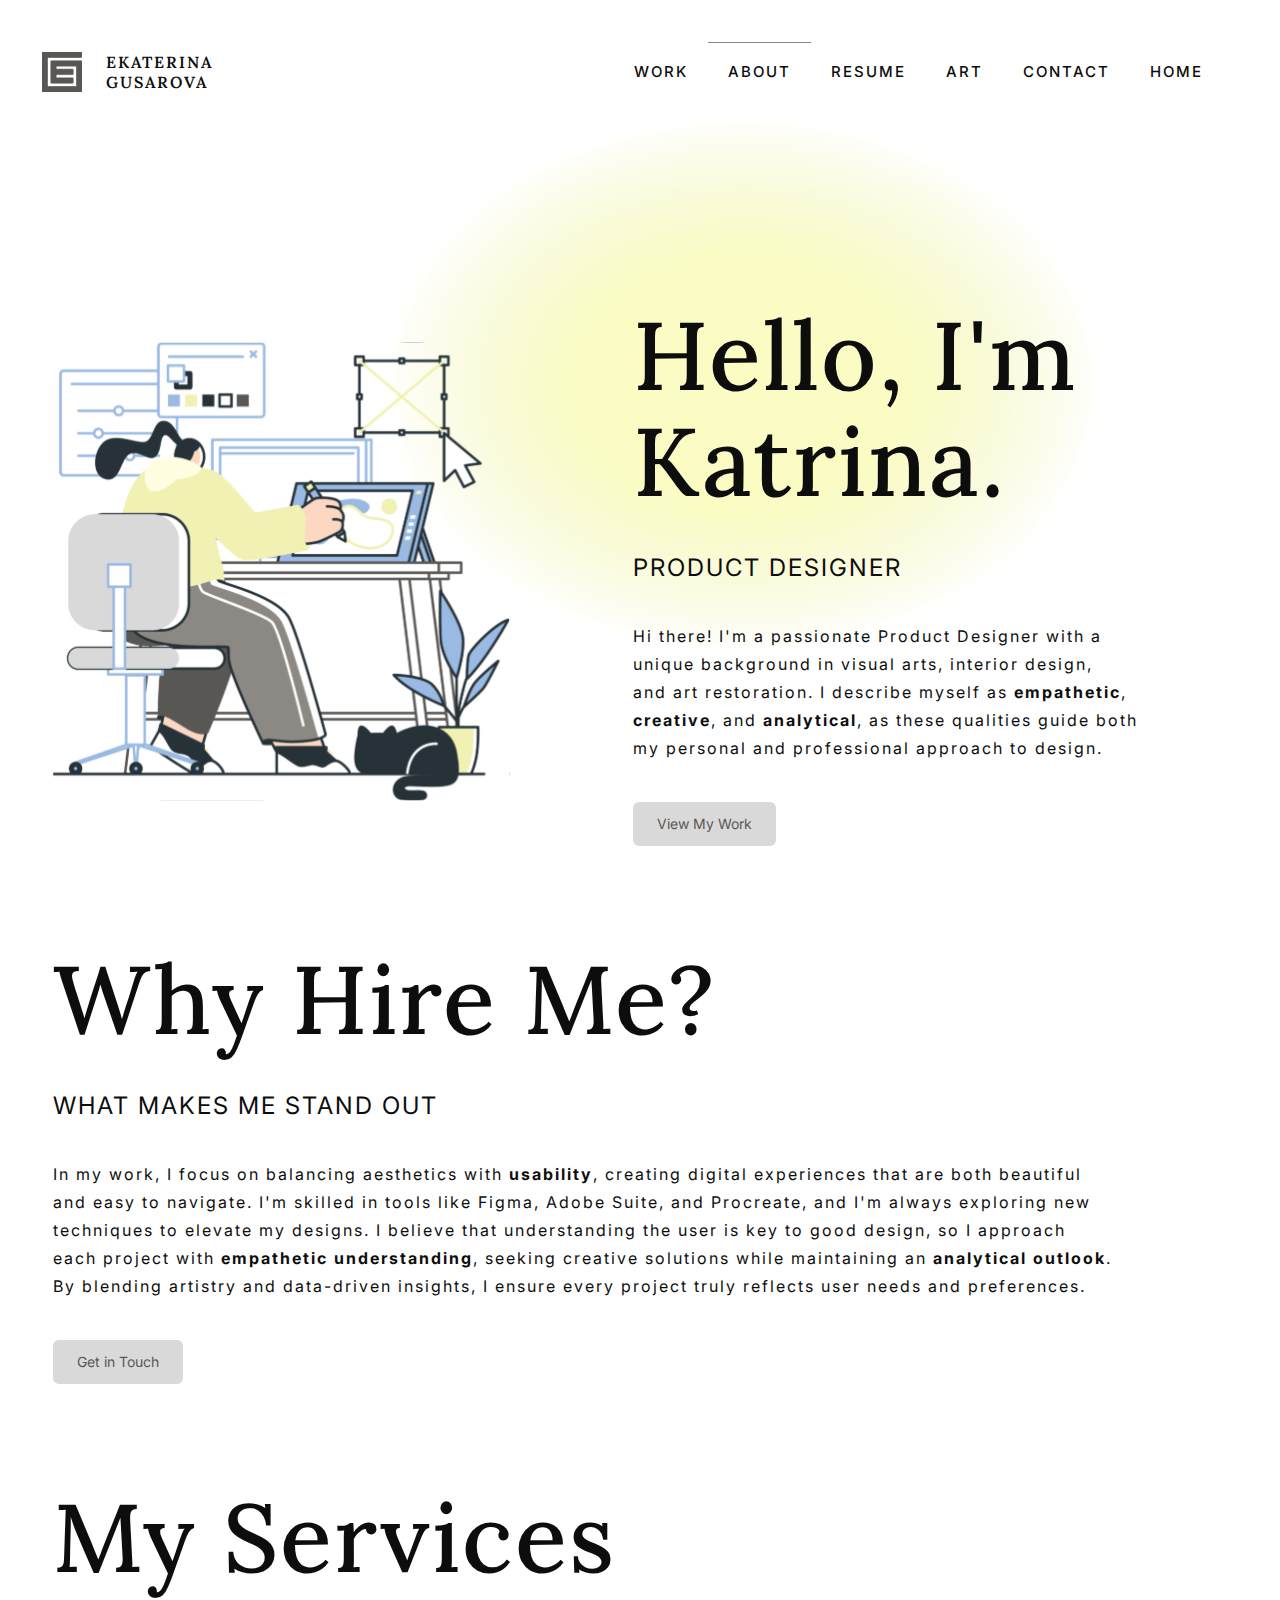
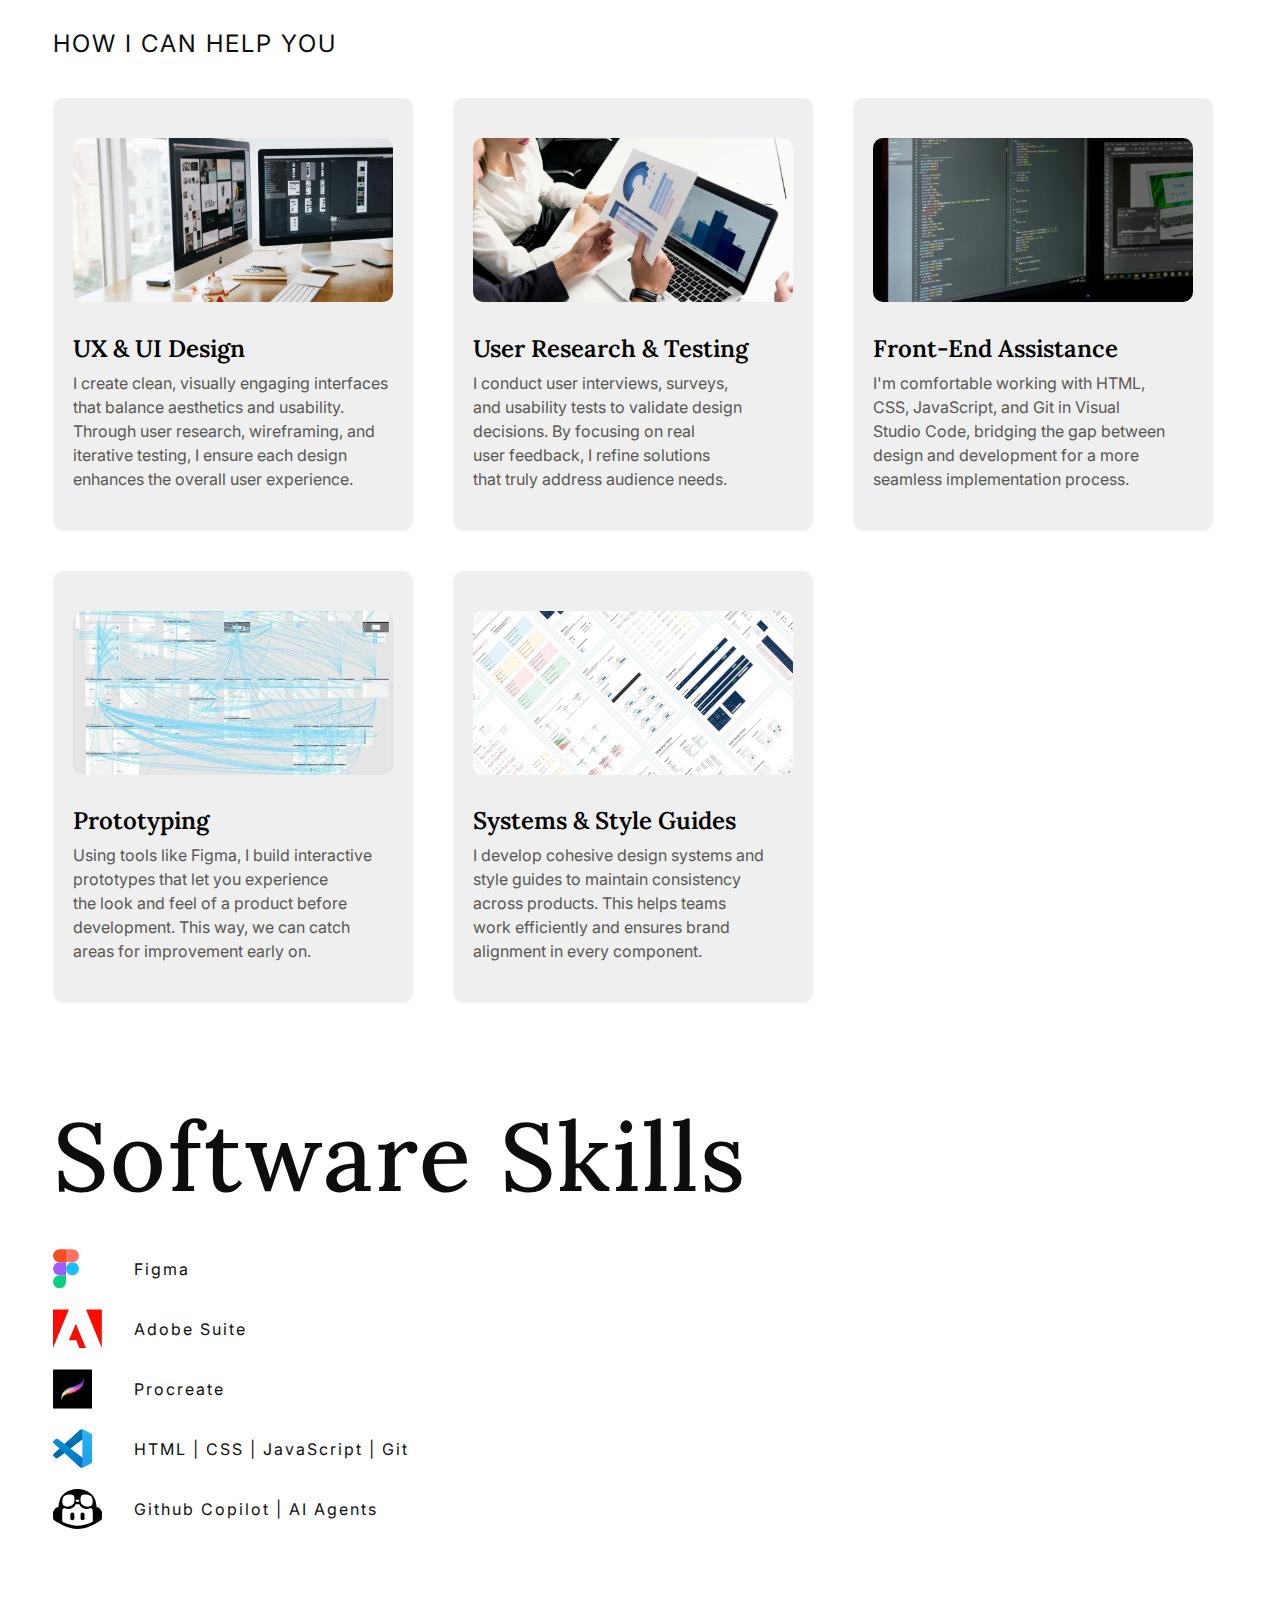
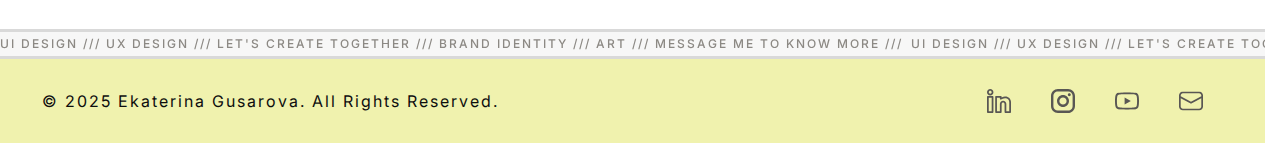
==== commit c556eb53: "release a new version" ====
--- a/index.html
+++ b/index.html
@@ -36,19 +36,19 @@
             <!-- Desktop Navigation -->
             <nav class="desktop-nav">
                 <ul>
-                    <li><a href="#work">Work</a></li>
-                    <li><a href="#about">About</a></li>
-                    <li><a href="#resume">Resume</a></li>
-                    <li><a href="#art">Art</a></li>
-                    <li><a href="#contact" class="active">Contact</a></li>
-                    <li><a href="#home">Home</a></li>
+                    <li><a href="#work" data-page="work" class="nav-link">Work</a></li>
+                    <li><a href="#about" data-page="about" class="nav-link">About</a></li>
+                    <li><a href="#resume" data-page="resume" class="nav-link">Resume</a></li>
+                    <li><a href="#art" data-page="art" class="nav-link">Art</a></li>
+                    <li><a href="#contact" data-page="contact" class="nav-link">Contact</a></li>
+                    <li><a href="#home" data-page="home" class="nav-link">Home</a></li>
                 </ul>
             </nav>
 
             <!-- Mobile Navigation (Hamburger Icon) -->
             <button class="menu-icon" id="btnOpenMenu" aria-label="Toggle navigation">
-                <img src="assets/images/hamburger.svg" alt="Open Menu" id="hamburgerIcon" />
-                <img src="assets/images/close.svg" alt="Close Menu" id="closeIcon" style="display: none;" />
+                <img src="assets/images/hamburger.svg" alt="Open Menu" class="hamburger-icon" />
+                <img src="assets/images/close.svg" alt="Close Menu" class="close-icon" />
             </button>
         </section>
 
@@ -56,12 +56,12 @@
         <div class="mobile-menu-overlay" id="mobileMenu">
             <nav class="mobile-nav">
                 <ul>
-                    <li><a href="#work">Work</a></li>
-                    <li><a href="#about">About</a></li>
-                    <li><a href="#resume">Resume</a></li>
-                    <li><a href="#art">Art</a></li>
-                    <li><a href="#contact" class="active">Contact</a></li>
-                    <li><a href="#home">Home</a></li>
+                    <li><a href="#work" data-page="work" class="nav-link">Work</a></li>
+                    <li><a href="#about" data-page="about" class="nav-link">About</a></li>
+                    <li><a href="#resume" data-page="resume" class="nav-link">Resume</a></li>
+                    <li><a href="#art" data-page="art" class="nav-link">Art</a></li>
+                    <li><a href="#contact" data-page="contact" class="nav-link">Contact</a></li>
+                    <li><a href="#home" data-page="home" class="nav-link">Home</a></li>
                 </ul>
             </nav>
         </div>
@@ -69,94 +69,7 @@
 
     <!-- MAIN CONTENT -->
     <main id="content-container">
-        <!-- CONTACT PAGE (Welcoming Info and Contact Form) -->
-        <div class="contact-content">
-            <!-- Gradient Background -->
-            <div class="background-image"></div>
-
-            <!-- INFO BLOCK -->
-            <div class="project-info">
-                <h1 class="contact-title">Want to<br>Start a<br>New Project?</h1>
-                <p class="contact-subtitle">
-                    I'm here to help you design products that connect with users and make an impact.
-                    Let's collaborate to create something meaningful — drop me a message to get started!
-                </p>
-            </div>
-
-            <!-- CONTACT FORM -->
-            <form class="project-form" action="/" method="post" novalidate>
-                <!-- Using 'novalidate' to disable browser validation -->
-                <fieldset>
-                    <label for="first-name">First name</label>
-                    <input type="text" id="first-name" name="first-name" placeholder="Jane" required>
-                    <div class="error-message">
-                        <img src="assets/images/field_error.svg" alt="Error">
-                        <p>Name must be at least 2 characters</p>
-                    </div>
-                </fieldset>
-
-                <fieldset>
-                    <label for="last-name">Last name</label>
-                    <input type="text" id="last-name" name="last-name" placeholder="Doe" required>
-                    <div class="error-message">
-                        <img src="assets/images/field_error.svg" alt="Error">
-                        <p>Surname must be at least 2 characters</p>
-                    </div>
-                </fieldset>
-
-                <fieldset>
-                    <label for="email">Email</label>
-                    <input type="email" id="email" name="email" placeholder="jane.doe@gmail.com" required>
-                    <div class="error-message">
-                        <img src="assets/images/field_error.svg" alt="Error">
-                        <p>Invalid email</p>
-                    </div>
-                </fieldset>
-
-                <fieldset>
-                    <label for="country">Country</label>
-                    <select id="country" name="country" required>
-                        <option value="">Select</option>
-                        <option value="can">Canada</option>
-                        <option value="usa">United States</option>
-                    </select>
-                    <div class="error-message">
-                        <img src="assets/images/field_error.svg" alt="Error">
-                        <p>Select country to proceed</p>
-                    </div>
-                </fieldset>
-
-                <fieldset>
-                    <label for="message">Message</label>
-                    <textarea id="message" name="message" rows="5"
-                        placeholder="Hi! I'm interested in starting a new project. Let's discuss how we can collaborate to create something amazing."
-                        required></textarea>
-                    <div class="error-message">
-                        <img src="assets/images/field_error.svg" alt="Error">
-                        <p>Message must be at least 10 characters</p>
-                    </div>
-                </fieldset>
-
-                <div class="form-buttons">
-                    <button type="submit" class="submit-btn">Submit</button>
-                    <button type="button" class="cancel-btn">Cancel</button>
-                </div>
-            </form>
-        </div>
-
-        <!-- SUCCESS POPUP -->
-        <div class="success-overlay" id="successPopup">
-            <div class="success-popup">
-                <img src="assets/images/form_sent.svg" alt="Success" class="success-icon">
-                <h2>Message received</h2>
-                <p class="success-message">Let's Bring Your Ideas to Life!</p>
-                <p class="success-details">
-                    I'm excited to hear from you! I'll review your message and get in touch soon to discuss your project
-                    and the next steps.
-                </p>
-                <button class="success-close" id="closeSuccessPopup">Done</button>
-            </div>
-        </div>
+        <!-- Content will be loaded here dynamically -->
     </main>
 
     <!-- FOOTER -->
@@ -190,16 +103,16 @@
             </div>
             <div class="footer-social">
                 <a href="https://www.linkedin.com/in/katrina-gusarova/" target="_blank">
-                    <img src="assets/images/linkedin.svg" alt="LinkedIn" />
+                    <img src="assets/images/footer-ln.svg" alt="LinkedIn" />
                 </a>
                 <a href="https://www.instagram.com/katrina_artworks/" target="_blank">
-                    <img src="assets/images/instagram.svg" alt="Instagram" />
+                    <img src="assets/images/footer-ig.svg" alt="Instagram" />
                 </a>
                 <a href="https://www.youtube.com/@katrina_artworks" target="_blank">
-                    <img src="assets/images/youtube.svg" alt="YouTube" />
+                    <img src="assets/images/footer-yt.svg" alt="YouTube" />
                 </a>
                 <a href="mailto:hello.katrina.artworks@gmail.com">
-                    <img src="assets/images/email.svg" alt="Email" />
+                    <img src="assets/images/footer-email.svg" alt="Email" />
                 </a>
             </div>
         </section>
@@ -212,7 +125,6 @@
 
     <!-- External JS -->
     <script src="js/menu.js"></script>
-    <script src="js/validation.js"></script>
 </body>
 
 </html>--- a/css/style.css
+++ b/css/style.css
@@ -15,14 +15,15 @@
     --accent-color: #d9d9d9;
     --highlight-color: #f0f2ae;
     --error-color: #ea2a2a;
+    --popup-color: #efefef;
     --text-muted: #8c8984;
     --text-secondary: #595754;
 
-    /* Font Family variables */
+    /* Font variables */
     --font-primary: 'Inter', sans-serif;
     --font-secondary: 'Lora', serif;
 
-    /* Font Weight variables */
+    /* Font weights */
     --font-weight-light: 300;
     --font-weight-regular: 400;
     --font-weight-medium: 500;
@@ -39,6 +40,7 @@
     display: flex;
     flex-direction: column;
     justify-content: flex-start;
+    scrollbar-gutter: stable;
 }
 
 a {
@@ -57,22 +59,68 @@
 }
 
 /* 
- * HEADER (sticky)
+ * Base Typography Styles
+ */
+h1 {
+    color: var(--primary-color);
+    font-family: var(--font-secondary);
+    font-weight: var(--font-weight-medium);
+    font-size: 96px;
+    line-height: 106px;
+    letter-spacing: 2px;
+    text-align: left;
+}
+
+h2 {
+    color: var(--primary-color);
+    font-family: var(--font-primary);
+    font-weight: var(--font-weight-regular);
+    font-size: 24px;
+    line-height: 28px;
+    letter-spacing: 2px;
+    text-align: left;
+    text-transform: uppercase;
+}
+
+p {
+    color: var(--primary-color);
+    font-family: var(--font-primary);
+    font-weight: var(--font-weight-regular);
+    font-size: 16px;
+    line-height: 28px;
+    letter-spacing: 2px;
+    text-align: left;
+    text-wrap: balance;
+}
+
+.btn {
+    padding: 15px 24px;
+    border-radius: 6px;
+    cursor: pointer;
+    font-family: var(--font-primary);
+    font-weight: var(--font-weight-regular);
+    font-size: 14px;
+    line-height: 100%;
+    letter-spacing: 0;
+    text-align: center;
+    transition: all 0.3s ease;
+}
+
+/* 
+ * HEADER
  */
 header {
     position: sticky;
     top: 0;
     z-index: 999;
     background-color: #fff;
-    border-bottom: 1px solid #ccc;
 }
 
 .header-content {
-    height: 102px;
     display: flex;
     align-items: center;
     justify-content: space-between;
-    padding: 42px 42px 20px 42px;
+    padding: 42px 42px 0;
 }
 
 /* 
@@ -105,32 +153,49 @@
 }
 
 /* 
- * DESKTOP NAVIGATION
- */
-.desktop-nav ul {
-    display: flex;
-}
-
-.desktop-nav li a {
-    height: 60px;
-    padding: 0 20px;
+ * NAVIGATION
+ */
+.nav-link {
     font-family: var(--font-primary);
     color: var(--primary-color);
     font-weight: var(--font-weight-medium);
-    font-size: 15px;
     line-height: 20px;
     letter-spacing: 2px;
-    display: flex;
-    align-items: center;
+}
+
+.desktop-nav ul {
+    display: flex;
+}
+
+.desktop-nav li a {
+    padding: 19px 20px 20px;
+    font-size: 15px;
+    display: flex;
+    align-items: center;
+    border-top: 1px solid transparent;
 }
 
 .desktop-nav a.active {
-    border-top: 1px solid #ccc;
-}
-
-/* 
- * MENU ICON (MOBILE)
- */
+    border-top: 1px solid var(--text-muted);
+}
+
+.mobile-nav ul {
+    display: flex;
+    flex-direction: column;
+    gap: 2rem;
+}
+
+.mobile-nav li a {
+    padding: 10px;
+    font-size: 18px;
+    border-bottom: 1px solid transparent;
+}
+
+.mobile-nav a.active {
+    border-bottom: 1px solid var(--text-muted);
+}
+
+/* MENU ICON (MOBILE) */
 .menu-icon {
     display: none;
     background: none;
@@ -145,13 +210,25 @@
     height: 23px;
 }
 
-/* 
- * RESPONSIVE DESKTOP NAVIGATION
+/* Handle the display of the hamburger and close icons based on the "open" class */
+.menu-icon .close-icon {
+    display: none;
+}
+
+.menu-icon.open .hamburger-icon {
+    display: none;
+}
+
+.menu-icon.open .close-icon {
+    display: block;
+}
+
+/* 
+ * RESPONSIVE NAVIGATION 
  */
 @media (max-width: 890px) {
-
-    /* Hide desktop nav */
     .desktop-nav {
+        /* Hide desktop nav */
         display: none;
     }
 
@@ -161,13 +238,12 @@
     }
 
     .header-content {
-        height: 56px;
-        padding: 15px 20px 9px 20px;
+        padding: 15px 20px 9px;
     }
 
     .logo {
-        width: 32px;
-        height: 32px;
+        width: 24px;
+        height: 24px;
     }
 
     .branding {
@@ -176,7 +252,8 @@
 
     .site-name {
         height: 32px;
-        font-size: 0.85rem;
+        font-size: 10px;
+        line-height: 16px;
     }
 }
 
@@ -184,10 +261,10 @@
 .mobile-menu-overlay {
     position: fixed;
     /* Move the overlay down to show it below the navbar */
-    top: 57px;
+    top: 55px;
     left: 0;
     width: 100%;
-    height: calc(100% - 57px);
+    height: calc(100% - 55px);
     background-color: #fff;
     opacity: 0;
     visibility: hidden;
@@ -206,27 +283,7 @@
 }
 
 /* 
- * MOBILE NAVIGATION
- */
-.mobile-nav ul {
-    display: flex;
-    flex-direction: column;
-    gap: 2rem;
-}
-
-.mobile-nav li a {
-    border-bottom: 1px solid #ccc;
-    padding: 0.5rem 0;
-    font-family: var(--font-primary);
-    color: var(--primary-color);
-    font-weight: var(--font-weight-medium);
-    font-size: 18px;
-    line-height: 20px;
-    letter-spacing: 2px;
-}
-
-/* 
- * FOOTER MIDDLE (SCROLLING TEXT)
+ * FOOTER
  */
 .footer-middle {
     height: 30px;
@@ -247,6 +304,7 @@
     font-size: 12px;
     line-height: 10px;
     letter-spacing: 2px;
+    text-transform: uppercase;
     display: flex;
     align-items: center;
     animation: scrollText 20s linear infinite;
@@ -258,33 +316,27 @@
  * FOOTER BOTTOM
  */
 .footer-bottom {
-    height: 88px;
     background-color: var(--highlight-color);
-    padding: 0 42px;
+    padding: 10px 42px;
     display: flex;
     align-items: center;
     justify-content: space-between;
 }
 
 .footer-info p {
-    font-family: var(--font-primary);
-    font-weight: var(--font-weight-regular);
-    font-size: 16px;
-    line-height: 28px;
-    letter-spacing: 2px;
     margin: 0;
 }
 
 .footer-social {
-    height: 68px;
     display: flex;
     align-items: center;
 }
 
 .footer-social a img {
-    width: 68px;
-    height: 68px;
-    object-fit: cover;
+    width: 24px;
+    height: auto;
+    margin: 20px 20px;
+    display: block;
 }
 
 /* 
@@ -301,19 +353,29 @@
     }
 
     .footer-info p {
-        font-size: 12px;
-        letter-spacing: 0;
+        font-size: 10px;
     }
 
     .footer-social {
         gap: 24px;
-        height: 30px;
     }
 
     .footer-social a img {
-        width: 30px;
-        height: 30px;
-    }
+        margin: 0;
+    }
+}
+
+/* 
+ * LOADING SPINNER 
+ */
+.spinner {
+    border: 8px solid var(--secondary-color);
+    border-top: 8px solid var(--text-muted);
+    border-radius: 50%;
+    width: 60px;
+    height: 60px;
+    animation: spinLoadingIndicator 1s linear infinite;
+    margin: 100px auto;
 }
 
 /* 
@@ -329,7 +391,7 @@
     position: relative;
 }
 
-.background-image {
+.contact-background-image {
     position: absolute;
     top: 0;
     left: -200px;
@@ -355,25 +417,12 @@
 }
 
 .contact-title {
-    color: var(--primary-color);
-    font-family: var(--font-secondary);
-    font-weight: var(--font-weight-medium);
-    font-size: 96px;
-    line-height: 106px;
-    letter-spacing: 2px;
-    text-align: left;
     text-transform: uppercase;
     margin-bottom: 20px;
 }
 
 .contact-subtitle {
-    color: var(--primary-color);
-    font-family: var(--font-primary);
-    font-weight: var(--font-weight-regular);
-    font-size: 16px;
-    line-height: 28px;
-    letter-spacing: 2px;
-    text-align: left;
+    margin: 0;
 }
 
 fieldset {
@@ -415,6 +464,7 @@
     line-height: 150%;
     letter-spacing: 0;
     text-align: left;
+    text-wrap: balance;
 }
 
 fieldset select {
@@ -446,33 +496,17 @@
 .submit-btn {
     background-color: var(--accent-color);
     color: var(--text-secondary);
-    padding: 15px 24px;
     border: none;
-    border-radius: 6px;
-    cursor: pointer;
-    font-family: var(--font-primary);
-    font-weight: var(--font-weight-regular);
-    font-size: 14px;
-    line-height: 100%;
-    letter-spacing: 0;
-    text-align: center;
-    transition: background 0.3s ease;
+}
+
+.submit-btn.disabled {
+    cursor: not-allowed;
 }
 
 .cancel-btn {
     background-color: transparent;
     color: var(--text-muted);
-    padding: 15px 24px;
     border: 1px solid var(--accent-color);
-    border-radius: 4px;
-    cursor: pointer;
-    font-family: var(--font-primary);
-    font-weight: var(--font-weight-regular);
-    font-size: 14px;
-    line-height: 100%;
-    letter-spacing: 0;
-    text-align: center;
-    transition: all 0.3s ease;
 }
 
 .submit-btn:hover {
@@ -485,9 +519,7 @@
     color: var(--primary-color);
 }
 
-/* 
- * HIGHLIGHT FORM FIELDS ON FOCUS
- */
+/* FORM FOCUS */
 fieldset.focused input,
 fieldset.focused select,
 fieldset.focused textarea {
@@ -505,9 +537,7 @@
     transition: color 0.3s ease;
 }
 
-/* 
- * RESPONSIVE CONTACT SECTION
- */
+/* RESPONSIVE CONTACT */
 @media (max-width: 890px) {
     .contact-content {
         flex-direction: column;
@@ -532,7 +562,7 @@
         padding: 0;
     }
 
-    .background-image {
+    .contact-background-image {
         top: -120px;
         left: 0;
     }
@@ -543,7 +573,7 @@
 }
 
 /* 
- * SUCCESS OVERLAY 
+ * SUCCESS POPUP
  */
 .success-overlay {
     position: fixed;
@@ -564,7 +594,7 @@
 }
 
 .success-popup {
-    background-color: #efefef;
+    background-color: var(--popup-color);
     padding: 34px 24px;
     border-radius: 12px;
     max-width: 500px;
@@ -572,22 +602,17 @@
     animation: fadeInPopup 0.3s ease-out;
 }
 
-.success-popup h2 {
-    color: var(--primary-color);
-    font-family: var(--font-secondary);
-    font-weight: var(--font-weight-medium);
+.success-popup h1 {
     font-size: 32px;
     line-height: 48px;
     letter-spacing: 1px;
     text-align: center;
+    margin-bottom: 14px;
     text-transform: uppercase;
-    margin-bottom: 14px;
 }
 
 .success-message {
     margin-bottom: 20px;
-    color: var(--primary-color);
-    font-family: var(--font-primary);
     font-weight: var(--font-weight-semibold);
     font-size: 14px;
     line-height: 150%;
@@ -597,8 +622,6 @@
 
 .success-details {
     margin-bottom: 30px;
-    color: var(--primary-color);
-    font-family: var(--font-primary);
     font-weight: var(--font-weight-light);
     font-size: 14px;
     line-height: 150%;
@@ -611,20 +634,10 @@
     color: var(--text-secondary);
     padding: 15px 53px;
     border: none;
-    border-radius: 6px;
-    cursor: pointer;
-    font-family: var(--font-primary);
-    font-weight: var(--font-weight-regular);
-    font-size: 14px;
-    line-height: 100%;
-    letter-spacing: 0;
-    text-align: center;
-    transition: background 0.3s ease;
 }
 
 .success-close:hover {
     background-color: var(--accent-color);
-    color: var(--text-secondary);
 }
 
 .success-icon {
@@ -634,9 +647,7 @@
     animation: fadeInPopup 0.5s ease-out;
 }
 
-/* 
- * FORM VALIDATION ERRORS 
- */
+/* FORM ERRORS */
 .error-message {
     display: none;
     align-items: center;
@@ -652,12 +663,10 @@
 
 .error-message p {
     margin: 0;
-    font-family: var(--font-primary);
+    color: var(--error-color);
     font-weight: var(--font-weight-medium);
     font-size: 12px;
-    line-height: 125%;
-    letter-spacing: 0px;
-    text-align: left;
+    letter-spacing: 0;
 }
 
 fieldset.error .error-message {
@@ -668,4 +677,226 @@
 fieldset.error select,
 fieldset.error textarea {
     border-color: var(--error-color);
+}
+
+/* ABOUT PAGE */
+.about-content {
+    padding: 200px 20px 100px;
+    max-width: 1200px;
+    margin: 0 auto;
+    position: relative;
+    display: flex;
+    flex-direction: column;
+    gap: 100px;
+}
+
+.about-background-image {
+    position: absolute;
+    top: -500px;
+    left: 350px;
+    width: 60%;
+    height: 50%;
+    background: url("../assets/images/ellipse.svg") no-repeat center center;
+    background-size: contain;
+    z-index: -1;
+}
+
+.about-page-section {
+    display: flex;
+    flex-direction: column;
+    gap: 40px;
+}
+
+.about-page-section .submit-btn {
+    align-self: flex-start;
+    width: auto;
+}
+
+/* HERO SECTION */
+.hero-section {
+    display: flex;
+    flex-direction: row;
+    justify-content: space-between;
+    align-items: center;
+    gap: 123px;
+}
+
+.hero-section-illustration-desktop-only {
+    display: block;
+    /* Allow the image container to grow */
+    flex: 1;
+    /* Set a minimum width for the image container */
+    min-width: 260px;
+}
+
+.hero-section img {
+    /* Make the image responsive */
+    width: 100%;
+    /* Maintain aspect ratio */
+    height: auto;
+}
+
+.hero-section-illustration-mobile-only {
+    display: none;
+    flex: none;
+    width: 100%;
+    max-width: 350px;
+}
+
+.hero-section-info {
+    /* Fix the width of the right div */
+    flex: 0 0 50%;
+}
+
+/* SERVICES SECTION */
+.services-section-grid {
+    display: grid;
+    grid-template-columns: repeat(3, minmax(250px, 1fr));
+    gap: 40px;
+}
+
+.services-section-card {
+    background-color: var(--popup-color);
+    padding: 40px 20px;
+    max-width: 363px;
+    max-height: 448px;
+    box-sizing: border-box;
+    border-radius: 10px;
+    animation: fadeInPopup 0.3s ease-out;
+    transition: transform 0.3s ease;
+}
+
+.services-section-card:hover {
+    transform: scale(1.05);
+    background-color: #eff1b0;
+}
+
+.services-section-card img {
+    width: 100%;
+    height: auto;
+}
+
+.services-section-card h3 {
+    margin: 28px 0 8px;
+    font-family: var(--font-secondary);
+    font-weight: var(--font-weight-semibold);
+    font-size: 24px;
+    line-height: 28px;
+    letter-spacing: 0;
+    text-align: left;
+}
+
+.services-section-card p {
+    color: var(--text-secondary);
+    line-height: 24px;
+    letter-spacing: 0;
+}
+
+/* SOFTWARE SKILLS SECTION */
+.skills-section-list {
+    display: flex;
+    flex-direction: column;
+    gap: 20px;
+}
+
+.skills-section-item {
+    display: grid;
+    grid-template-columns: 81px auto;
+    align-items: center;
+}
+
+.skills-section-item img {
+    height: 40px;
+    justify-self: start;
+}
+
+/* RESPONSIVE ABOUT */
+@media (max-width: 890px) {
+
+    .about-content {
+        padding: 64px 20px;
+        gap: 64px;
+    }
+
+    .about-background-image {
+        top: -850px;
+        left: 0;
+        width: 80%;
+        height: 60%;
+    }
+
+    .about-page-section {
+        gap: 24px;
+    }
+
+    .about-page-section .submit-btn {
+        width: 100%;
+    }
+
+    .hero-section {
+        flex-direction: column;
+        align-items: center;
+        gap: 24px;
+    }
+
+    .hero-section-info {
+        flex: none;
+        width: 100%;
+    }
+
+    .hero-section-illustration-desktop-only {
+        display: none;
+    }
+
+    .hero-section-illustration-mobile-only {
+        display: block;
+    }
+
+    .about-page-section h1 {
+        font-size: 48px;
+        line-height: 120%;
+        letter-spacing: 0;
+        font-weight: var(--font-weight-regular);
+    }
+
+    .about-page-section h2 {
+        font-size: 16px;
+        letter-spacing: 8%;
+        line-height: 150%;
+    }
+
+    .about-page-section p {
+        letter-spacing: 1px;
+        line-height: 150%;
+    }
+
+    .services-section-grid {
+        grid-template-columns: 1fr;
+        gap: 24px;
+    }
+
+    .services-section-card h3 {
+        font-size: 20px;
+        line-height: 140%;
+    }
+
+    .services-section-card p {
+        font-size: 14px;
+        line-height: 150%;
+        letter-spacing: 1px;
+    }
+
+    .services-section-card {
+        animation: none;
+        /* Hide the card and shift it initially */
+        opacity: 0;
+        transform: translateY(20px);
+        transition: opacity 0.6s ease-out, transform 0.6s ease-out;
+    }
+
+    .services-section-card.appear {
+        /* Transition to full opacity and move to card's original position */
+        opacity: 1;
+        transform: translateY(0);
+    }
 }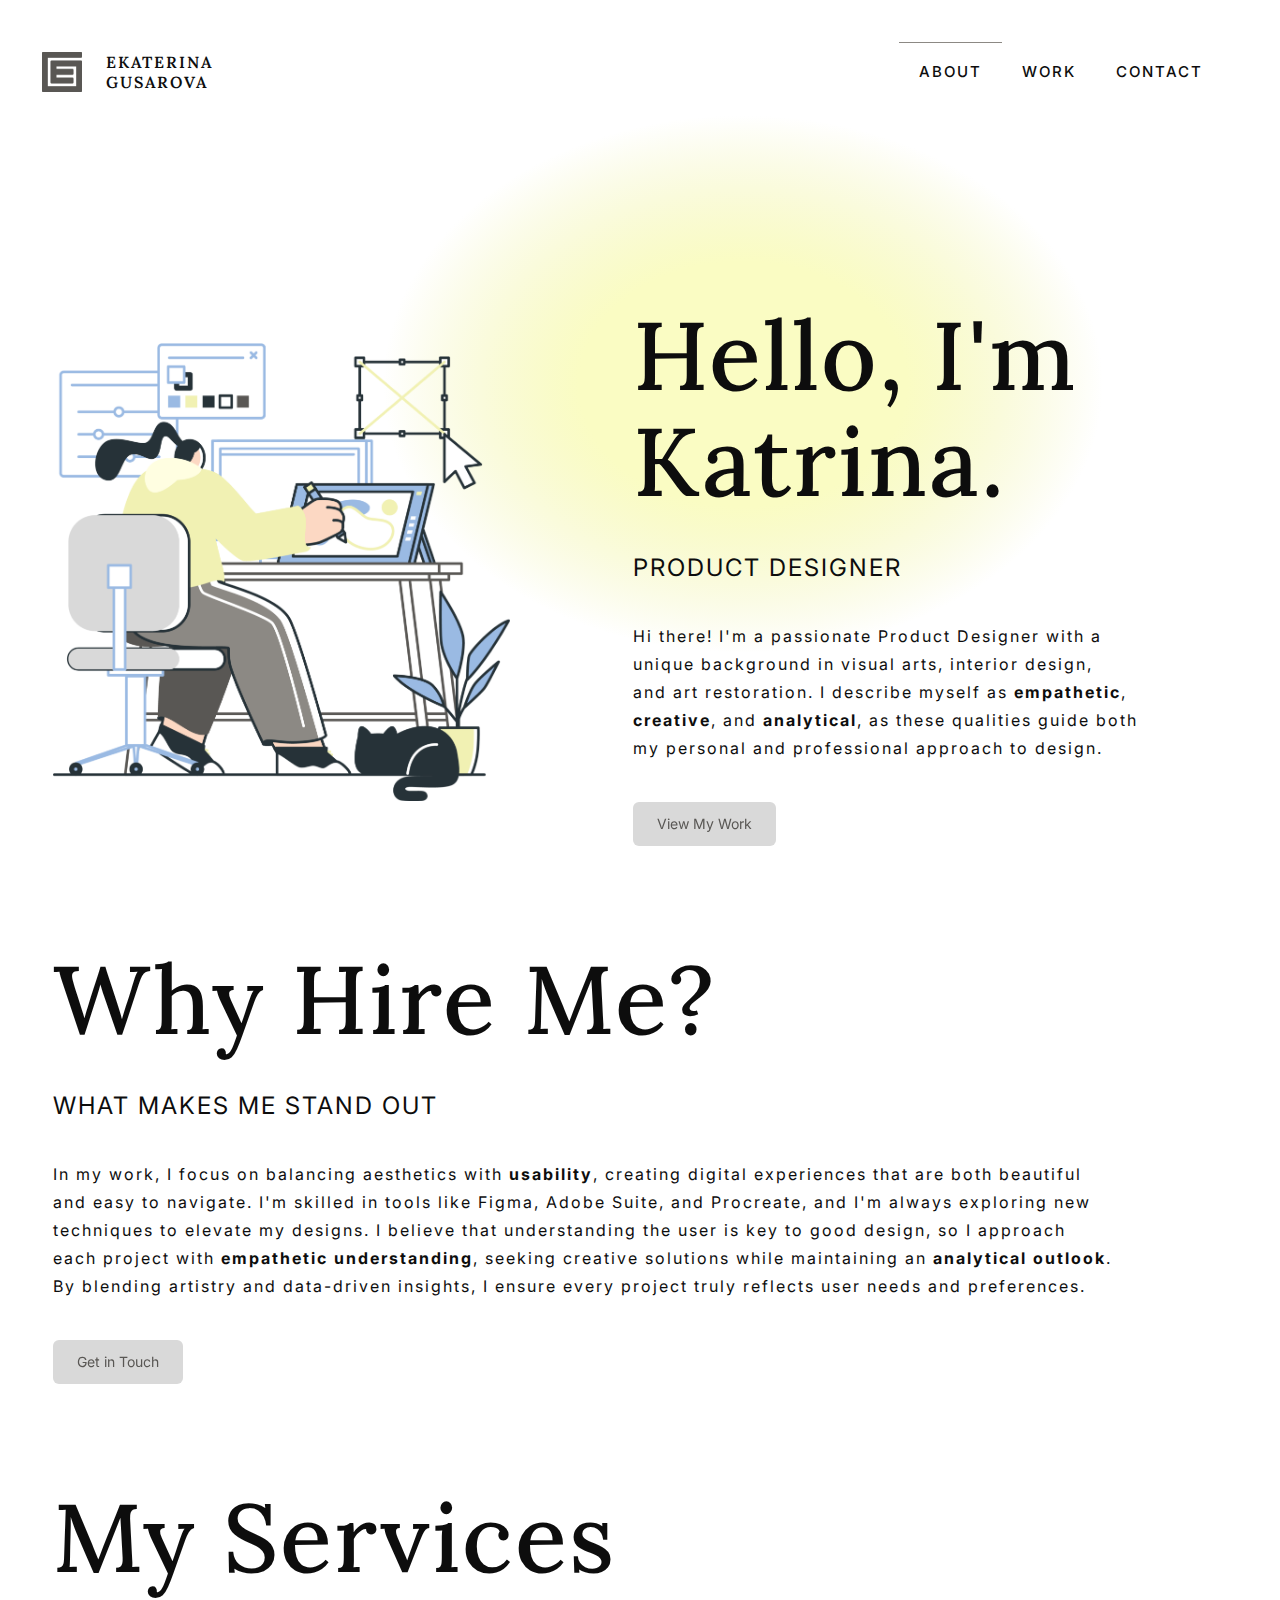
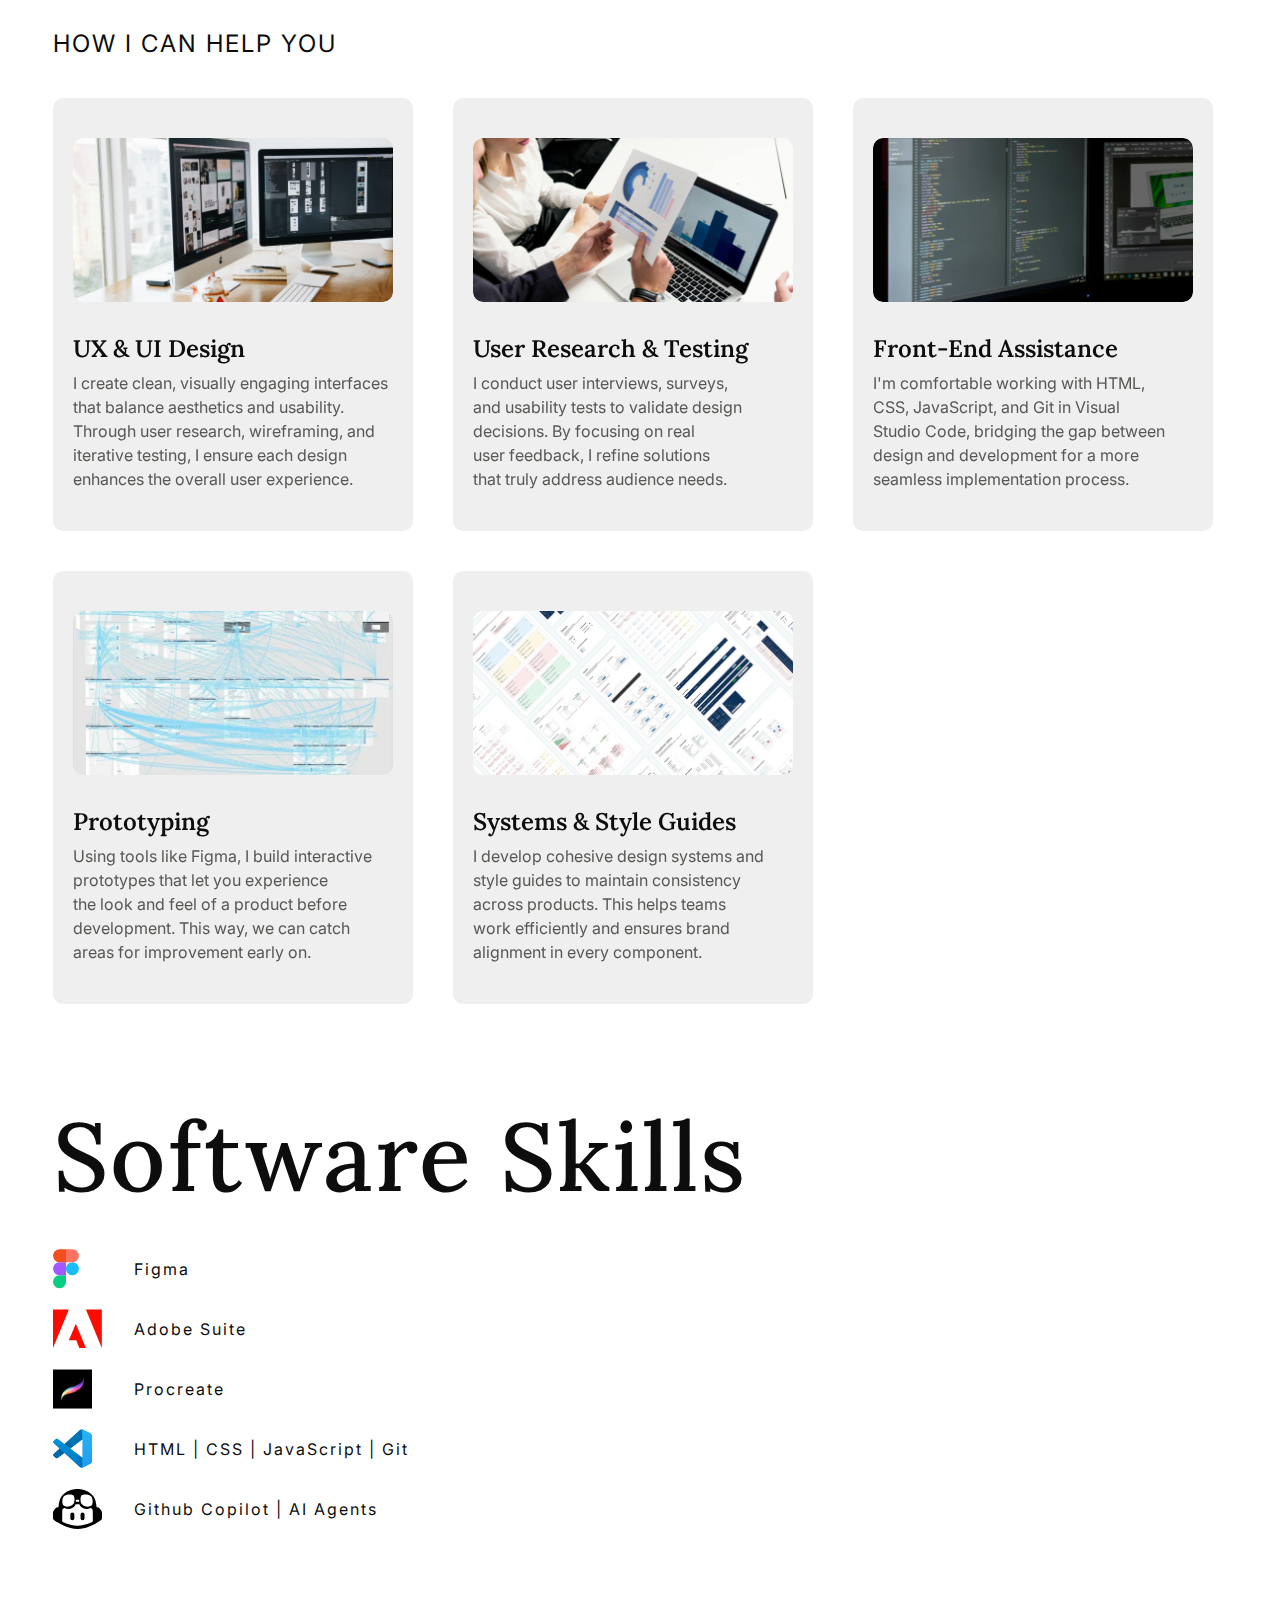
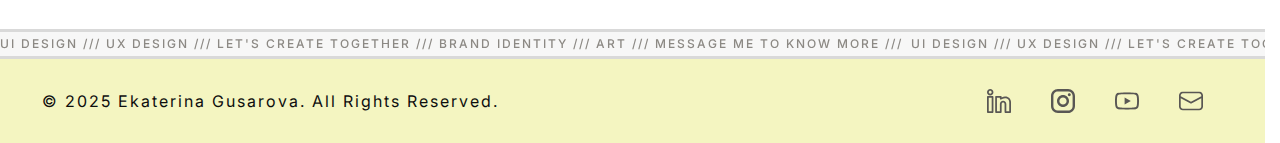
==== commit 5b242523: "release a new version" ====
--- a/index.html
+++ b/index.html
@@ -5,7 +5,7 @@
     <meta charset="UTF-8" />
     <meta name="viewport" content="width=device-width, initial-scale=1.0" />
 
-    <title>Ekaterina Gusarova</title>
+    <title>EKATERINA GUSAROVA</title>
 
     <!-- External CSS -->
     <link rel="stylesheet" href="css/fonts.css">
@@ -36,12 +36,11 @@
             <!-- Desktop Navigation -->
             <nav class="desktop-nav">
                 <ul>
+                    <li><a href="#about" data-page="about" class="nav-link">About</a></li>
                     <li><a href="#work" data-page="work" class="nav-link">Work</a></li>
-                    <li><a href="#about" data-page="about" class="nav-link">About</a></li>
-                    <li><a href="#resume" data-page="resume" class="nav-link">Resume</a></li>
-                    <li><a href="#art" data-page="art" class="nav-link">Art</a></li>
                     <li><a href="#contact" data-page="contact" class="nav-link">Contact</a></li>
-                    <li><a href="#home" data-page="home" class="nav-link">Home</a></li>
+                    <!-- <li><a href="#resume" data-page="resume" class="nav-link">Resume</a></li> -->
+                    <!-- <li><a href="#art" data-page="art" class="nav-link">Art</a></li> -->
                 </ul>
             </nav>
 
@@ -56,12 +55,11 @@
         <div class="mobile-menu-overlay" id="mobileMenu">
             <nav class="mobile-nav">
                 <ul>
+                    <li><a href="#about" data-page="about" class="nav-link">About</a></li>
                     <li><a href="#work" data-page="work" class="nav-link">Work</a></li>
-                    <li><a href="#about" data-page="about" class="nav-link">About</a></li>
-                    <li><a href="#resume" data-page="resume" class="nav-link">Resume</a></li>
-                    <li><a href="#art" data-page="art" class="nav-link">Art</a></li>
                     <li><a href="#contact" data-page="contact" class="nav-link">Contact</a></li>
-                    <li><a href="#home" data-page="home" class="nav-link">Home</a></li>
+                    <!-- <li><a href="#resume" data-page="resume" class="nav-link">Resume</a></li> -->
+                    <!-- <li><a href="#art" data-page="art" class="nav-link">Art</a></li> -->
                 </ul>
             </nav>
         </div>
--- a/css/style.css
+++ b/css/style.css
@@ -13,7 +13,7 @@
     --primary-color: #0d0d0d;
     --secondary-color: #f7f7f7;
     --accent-color: #d9d9d9;
-    --highlight-color: #f0f2ae;
+    --highlight-color: #f0f2aec2;
     --error-color: #ea2a2a;
     --popup-color: #efefef;
     --text-muted: #8c8984;
@@ -41,6 +41,10 @@
     flex-direction: column;
     justify-content: flex-start;
     scrollbar-gutter: stable;
+}
+
+body.no-scroll {
+    overflow: hidden;
 }
 
 a {
@@ -82,6 +86,16 @@
     text-transform: uppercase;
 }
 
+h3 {
+    color: var(--primary-color);
+    font-family: var(--font-secondary);
+    font-weight: var(--font-weight-semibold);
+    font-size: 24px;
+    line-height: 28px;
+    letter-spacing: 0;
+    text-align: left;
+}
+
 p {
     color: var(--primary-color);
     font-family: var(--font-primary);
@@ -96,6 +110,7 @@
 .btn {
     padding: 15px 24px;
     border-radius: 6px;
+    overflow: hidden;
     cursor: pointer;
     font-family: var(--font-primary);
     font-weight: var(--font-weight-regular);
@@ -104,6 +119,7 @@
     letter-spacing: 0;
     text-align: center;
     transition: all 0.3s ease;
+    will-change: transform, opacity;
 }
 
 /* 
@@ -113,7 +129,7 @@
     position: sticky;
     top: 0;
     z-index: 999;
-    background-color: #fff;
+    background-color: white;
 }
 
 .header-content {
@@ -265,10 +281,11 @@
     left: 0;
     width: 100%;
     height: calc(100% - 55px);
-    background-color: #fff;
+    background-color: white;
     opacity: 0;
     visibility: hidden;
     transition: opacity 0.3s ease, visibility 0.3s ease;
+    will-change: visibility, opacity;
     z-index: 9999;
     display: flex;
     flex-direction: column;
@@ -337,6 +354,12 @@
     height: auto;
     margin: 20px 20px;
     display: block;
+    transition: transform 0.3s ease;
+    will-change: transform;
+}
+
+.footer-social a:hover img {
+    transform: scale(1.1);
 }
 
 /* 
@@ -372,6 +395,7 @@
     border: 8px solid var(--secondary-color);
     border-top: 8px solid var(--text-muted);
     border-radius: 50%;
+    overflow: hidden;
     width: 60px;
     height: 60px;
     animation: spinLoadingIndicator 1s linear infinite;
@@ -444,6 +468,7 @@
     padding: 12px 16px;
     border: 1px solid #e0e0e0;
     border-radius: 4px;
+    overflow: hidden;
     transition: border-color 0.3s ease;
     color: var(--primary-color);
     font-family: var(--font-primary);
@@ -511,7 +536,7 @@
 
 .submit-btn:hover {
     background-color: var(--primary-color);
-    color: #fff;
+    color: white;
 }
 
 .cancel-btn:hover {
@@ -537,7 +562,9 @@
     transition: color 0.3s ease;
 }
 
-/* RESPONSIVE CONTACT */
+/* 
+ * RESPONSIVE CONTACT PAGE 
+ */
 @media (max-width: 890px) {
     .contact-content {
         flex-direction: column;
@@ -597,6 +624,7 @@
     background-color: var(--popup-color);
     padding: 34px 24px;
     border-radius: 12px;
+    overflow: hidden;
     max-width: 500px;
     text-align: center;
     animation: fadeInPopup 0.3s ease-out;
@@ -630,10 +658,10 @@
 }
 
 .success-close {
+    border: 1.5px solid var(--text-secondary);
     background-color: var(--highlight-color);
     color: var(--text-secondary);
     padding: 15px 53px;
-    border: none;
 }
 
 .success-close:hover {
@@ -679,7 +707,9 @@
     border-color: var(--error-color);
 }
 
-/* ABOUT PAGE */
+/* 
+ * MAIN CONTENT - ABOUT PAGE 
+ */
 .about-content {
     padding: 200px 20px 100px;
     max-width: 1200px;
@@ -762,28 +792,26 @@
     max-height: 448px;
     box-sizing: border-box;
     border-radius: 10px;
+    overflow: hidden;
     animation: fadeInPopup 0.3s ease-out;
     transition: transform 0.3s ease;
+    will-change: transform, opacity;
 }
 
 .services-section-card:hover {
     transform: scale(1.05);
-    background-color: #eff1b0;
+    background-color: var(--highlight-color);
 }
 
 .services-section-card img {
     width: 100%;
     height: auto;
+    border-radius: 10px;
+    overflow: hidden;
 }
 
 .services-section-card h3 {
     margin: 28px 0 8px;
-    font-family: var(--font-secondary);
-    font-weight: var(--font-weight-semibold);
-    font-size: 24px;
-    line-height: 28px;
-    letter-spacing: 0;
-    text-align: left;
 }
 
 .services-section-card p {
@@ -810,7 +838,9 @@
     justify-self: start;
 }
 
-/* RESPONSIVE ABOUT */
+/* 
+ * RESPONSIVE ABOUT PAGE 
+ */
 @media (max-width: 890px) {
 
     .about-content {
@@ -819,10 +849,10 @@
     }
 
     .about-background-image {
-        top: -850px;
+        top: -950px;
         left: 0;
-        width: 80%;
-        height: 60%;
+        max-width: 312px;
+        min-height: 2120px;
     }
 
     .about-page-section {
@@ -877,7 +907,6 @@
 
     .services-section-card h3 {
         font-size: 20px;
-        line-height: 140%;
     }
 
     .services-section-card p {
@@ -887,6 +916,8 @@
     }
 
     .services-section-card {
+        max-width: none;
+        max-height: none;
         animation: none;
         /* Hide the card and shift it initially */
         opacity: 0;
@@ -899,4 +930,244 @@
         opacity: 1;
         transform: translateY(0);
     }
+}
+
+/*
+ * MAIN CONTENT - WORK PAGE
+ */
+.work-content {
+    padding: 100px 20px;
+    max-width: 1200px;
+    margin: 0 auto;
+    position: relative;
+    display: flex;
+    flex-direction: column;
+    gap: 20px;
+}
+
+.work-content h1 {
+    height: 126px;
+    padding-bottom: 20px;
+}
+
+.work-content .project-row {
+    display: grid;
+    gap: 20px;
+    min-height: 335px;
+}
+
+.work-content .row-1 {
+    grid-template-columns: 651fr 529fr;
+}
+
+.work-content .row-2 {
+    grid-template-columns: 312fr 392fr 456fr;
+}
+
+.work-content .row-3 {
+    grid-template-columns: 529fr 651fr;
+}
+
+.work-content .row-4 {
+    grid-template-columns: 456fr 392fr 320fr;
+}
+
+.work-content .project-item {
+    background-position: bottom right;
+    background-repeat: no-repeat;
+    background-size: contain;
+    background-blend-mode: normal;
+    padding: 42px 40px;
+    border-radius: 10px;
+    overflow: hidden;
+    position: relative;
+    width: 100%;
+    height: 100%;
+    will-change: transform, opacity, background-position;
+}
+
+/* Hide mobile images by default (desktop mode) */
+.work-content .project-img-mobile {
+    display: none;
+    object-fit: cover;
+    margin-bottom: 20px;
+    border-radius: 10px;
+    overflow: hidden;
+    width: 100%;
+    height: 100%;
+}
+
+.work-content p {
+    padding: 8px 0;
+    color: var(--text-secondary);
+    font-size: 14px;
+    line-height: 140%;
+    letter-spacing: 0;
+}
+
+.work-content .btn-arrow {
+    display: inline-flex;
+    align-items: center;
+    gap: 6px;
+    padding: 0;
+    border: none;
+    background-color: transparent;
+    color: var(--text-secondary);
+    font-family: var(--font-primary);
+    font-weight: var(--font-weight-regular);
+    font-size: 14px;
+    line-height: 140%;
+    letter-spacing: 0;
+    text-align: left;
+    text-wrap: balance;
+    cursor: pointer;
+    transition: text-decoration 0.3s ease;
+    will-change: text-decoration;
+}
+
+.work-content .btn-arrow .btn-arrow-text {
+    /* Initially hide the button text */
+    opacity: 0;
+    transition: opacity 0.3s ease;
+    will-change: opacity;
+}
+
+.work-content .btn-arrow img {
+    width: 16px;
+    height: 16px;
+    transition: transform 0.3s ease;
+    will-change: transform;
+    /* Initially position the arrow on the left */
+    transform: translateX(-90px);
+}
+
+.work-content .row-1 .project-item:nth-child(1) {
+    background-color: #F3F2EE;
+    background-image: url("../assets/images/project1-desktop.gif");
+}
+
+.work-content .row-1 .project-item:nth-child(2) {
+    background-color: #F5F6D5;
+    background-image: url("../assets/images/project2-desktop.gif");
+}
+
+.work-content .row-2 .project-item:nth-child(1) {
+    background-color: #FAECDA;
+    background-image: url("../assets/images/project3-desktop.gif");
+}
+
+.work-content .row-2 .project-item:nth-child(2) {
+    background-color: #EEF1F6;
+    background-image: url("../assets/images/project4-desktop.gif");
+}
+
+.work-content .row-2 .project-item:nth-child(3) {
+    background-color: #758A88;
+    background-image: url("../assets/images/project5-desktop.gif");
+}
+
+.work-content .row-3 .project-item:nth-child(1) {
+    background-color: #343D4B;
+    background-image: url("../assets/images/project6-desktop.gif");
+}
+
+.work-content .row-3 .project-item:nth-child(2) {
+    background-color: #CFDFF3;
+    background-image: url("../assets/images/project7-desktop.gif");
+}
+
+.work-content .row-4 .project-item:nth-child(1) {
+    background-color: #F3F2EE;
+    background-image: url("../assets/images/project8-desktop.gif");
+}
+
+.work-content .row-4 .project-item:nth-child(2) {
+    background-color: #E9F2F0;
+    background-image: url("../assets/images/project9-desktop.gif");
+}
+
+.work-content .row-4 .project-item:nth-child(3) {
+    background-color: #FBF2E7;
+    background-image: url("../assets/images/project10-desktop.gif");
+}
+
+.work-content .row-2 .project-item:nth-child(3) .btn-arrow,
+.work-content .row-2 .project-item:nth-child(3) h3,
+.work-content .row-2 .project-item:nth-child(3) p {
+    color: white;
+}
+
+.work-content .row-3 .project-item:nth-child(1) .btn-arrow,
+.work-content .row-3 .project-item:nth-child(1) h3,
+.work-content .row-3 .project-item:nth-child(1) p {
+    color: white;
+}
+
+/* 
+ * RESPONSIVE WORK PAGE 
+ */
+@media (max-width: 890px) {
+
+    .work-content {
+        padding: 40px 20px 64px;
+        gap: 24px;
+    }
+
+    .work-content h1 {
+        font-weight: var(--font-weight-regular);
+        font-size: 48px;
+        line-height: 120%;
+        letter-spacing: 0;
+        height: 100%;
+        padding-bottom: 4px;
+    }
+
+    .work-content .project-row {
+        /* Stack rows vertically */
+        display: flex;
+        flex-direction: column;
+        gap: 24px;
+        min-height: 276px;
+    }
+
+    .work-content .project-item {
+        /* Remove desktop background image */
+        background: none;
+        padding: 16px 26px;
+        display: flex;
+        flex-direction: column;
+        animation: none;
+        /* Start hidden and shifted for transition effect */
+        opacity: 0;
+        transform: translateY(20px);
+        transition: opacity 0.6s ease-out, transform 0.6s ease-out;
+    }
+
+    .work-content .project-item.appear {
+        /* Transition to full opacity and move to card's original position */
+        opacity: 1;
+        transform: translateY(0);
+    }
+
+    .work-content .project-img-mobile {
+        /* Show the mobile image */
+        display: block;
+    }
+
+    .work-content .project-item .btn-arrow {
+        /* Hide the view project button */
+        display: none;
+    }
+
+    .work-content h3 {
+        font-size: 20px;
+        line-height: 140%;
+    }
+
+    .work-content p {
+        padding: 8px 0 0;
+        font-size: 14px;
+        line-height: 150%;
+        letter-spacing: 1px;
+    }
 }